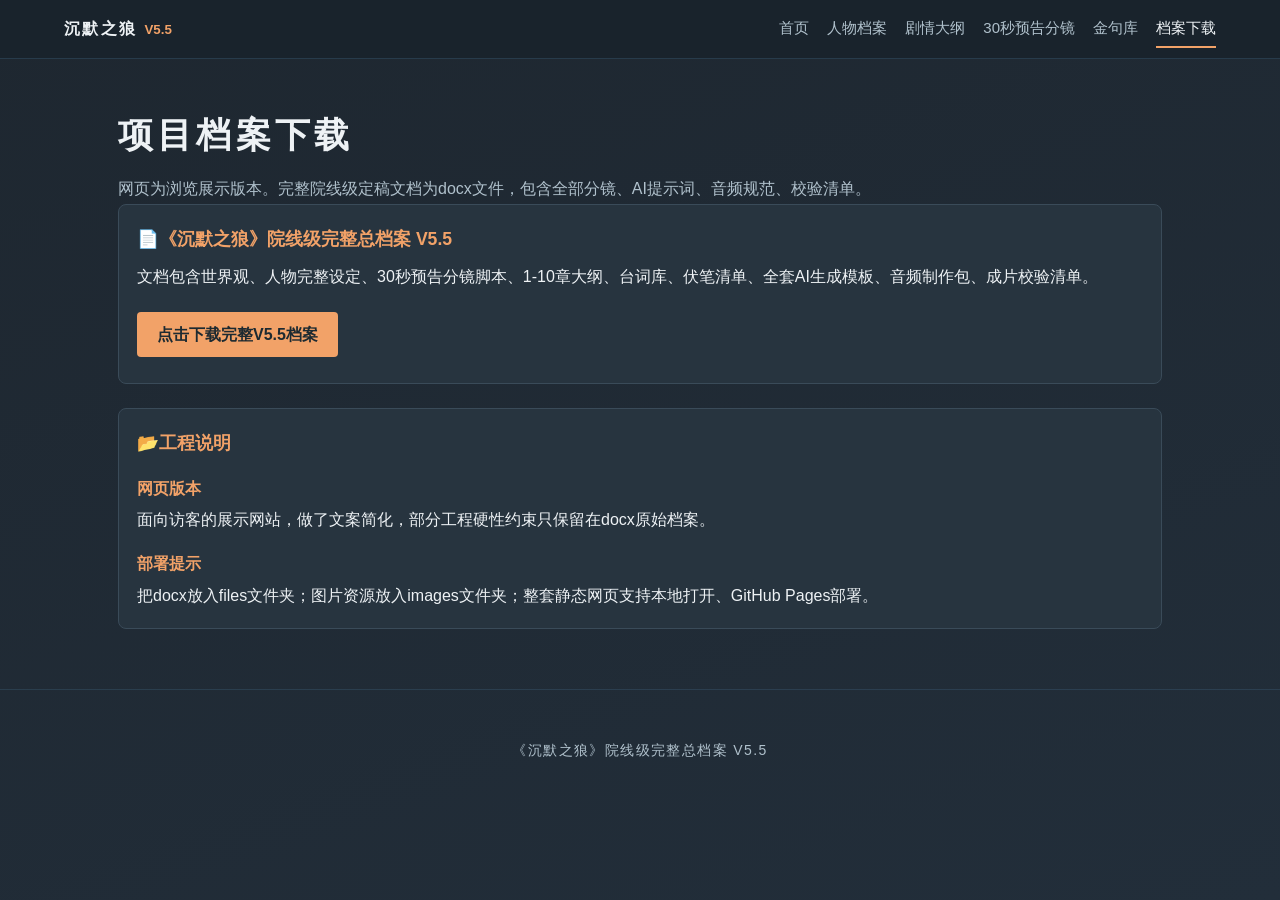
==== download.html @ 863b5282 "init 沉默之狼 V5.5 site v2" ====
<!-- download.html 档案下载页面 -->
<!DOCTYPE html>
<html lang="zh-CN">
<head>
    <meta charset="UTF-8">
    <meta name="viewport" content="width=device-width, initial-scale=1">
    <title>档案下载 · 沉默之狼 V5.5</title>
    <link rel="stylesheet" href="style.css">
</head>
<body data-page="download.html">
<main>
    <h1 class="fade">项目档案下载</h1>
    <p class="lead">网页为浏览展示版本。完整院线级定稿文档为docx文件，包含全部分镜、AI提示词、音频规范、校验清单。</p>

    <div class="card fade">
        <h3>📄《沉默之狼》院线级完整总档案 V5.5</h3>
        <p>文档包含世界观、人物完整设定、30秒预告分镜脚本、1‑10章大纲、台词库、伏笔清单、全套AI生成模板、音频制作包、成片校验清单。</p>
        <p style="margin-top:20px;">
            <a id="dl-btn" class="btn" href="files/沉默之狼_V5.5_完整总档案.docx">点击下载完整V5.5档案</a>
        </p>
        <div id="dl-notice" class="notice">
            ⚠️提示：未检测到档案文件，请确认 files/ 文件夹内存放对应的docx文档。
        </div>
    </div>

    <div class="card fade" style="margin-top:24px;">
        <h3>📂工程说明</h3>
        <dl class="kv">
            <dt>网页版本</dt>
            <dd>面向访客的展示网站，做了文案简化，部分工程硬性约束只保留在docx原始档案。</dd>
            <dt>部署提示</dt>
            <dd>把docx放入files文件夹；图片资源放入images文件夹；整套静态网页支持本地打开、GitHub Pages部署。</dd>
        </dl>
    </div>

</main>
<script src="script.js"></script>
</body>
</html>
---- style.css ----
/* style.css */
:root{
    --bg:#1e2730;--bg2:#222e3a;--card:#27343f;--line:#3a4b59;
    --tx:#eef2f5;--mute:#b0c1cc;--ac:#f2a268;--blue:#64a8d8;--blue-rgb:100,168,216;
    --nav-h:49px;
}
*{margin:0;padding:0;box-sizing:border-box}
html{scroll-behavior:smooth}
body{font:16px/1.85 "Noto Sans SC","PingFang SC","Microsoft YaHei",sans-serif;
    background:linear-gradient(160deg,var(--bg) 0%,var(--bg2) 100%);background-attachment:fixed;
    color:var(--tx);min-height:100vh;animation:pg .9s ease both}
@keyframes pg{from{opacity:0}to{opacity:1}}
.fade{opacity:0;transition:opacity .9s ease}.fade.in{opacity:1}
a{color:var(--ac);text-decoration:none}a:hover{text-decoration:underline}

/* 导航 / 页脚 */
.site-header{position:sticky;top:0;z-index:500;background:rgba(26,35,44,.96);border-bottom:1px solid rgba(var(--blue-rgb),.18)}
.nav-inner{max-width:1200px;margin:auto;padding:10px 24px;display:flex;flex-wrap:wrap;align-items:center;justify-content:space-between;gap:6px 20px}
.brand{color:var(--tx);font-weight:700;letter-spacing:.15em}.brand:hover{text-decoration:none}
.brand small{color:var(--ac);letter-spacing:0}
.site-header nav{display:flex;flex-wrap:wrap;gap:2px 18px}
.site-header nav a{color:var(--mute);font-size:15px;padding:4px 0;border-bottom:2px solid transparent;transition:color .3s,border-color .3s}
.site-header nav a:hover,.site-header nav a.active{color:var(--tx);border-color:var(--ac);text-decoration:none}
.site-footer{padding:48px 24px;text-align:center;color:var(--mute);border-top:1px solid rgba(var(--blue-rgb),.15);letter-spacing:.1em;font-size:14px}

/* 内页通用 */
main{max-width:1080px;margin:auto;padding:36px 18px 60px}
h1{font-size:2.2rem;letter-spacing:.12em;margin:.2em 0}
h2{font-size:1.4rem;margin:2.2em 0 .6em;padding-left:12px;border-left:3px solid var(--ac)}
h3{font-size:1.1rem;color:var(--ac);margin:1.4em 0 .4em}
.lead{color:var(--mute)}
.quote{border-left:3px solid var(--ac);margin:1.2em 0;padding:.4em 1em;font-size:1.15rem;background:var(--bg2)}
.grid{display:grid;grid-template-columns:repeat(auto-fit,minmax(240px,1fr));gap:16px}
.card{background:var(--card);border:1px solid var(--line);border-radius:8px;padding:18px}
.card h3{margin-top:0}
.img-slot{aspect-ratio:16/9;background:var(--bg2);border:1px dashed var(--line);display:flex;align-items:center;justify-content:center;color:var(--mute);font-size:13px;margin-bottom:12px}
.btn{display:inline-block;background:var(--ac);color:#1d2a31;padding:8px 20px;border-radius:4px;font-weight:700;margin:0 6px 8px 0}
.btn:hover{text-decoration:none;opacity:.88}
.tbl-wrap{overflow-x:auto}
table{width:100%;border-collapse:collapse;font-size:15px}
th,td{border:1px solid var(--line);padding:8px 10px;text-align:left;vertical-align:top}
th{background:var(--bg2);color:var(--ac);white-space:nowrap}
pre.code{position:relative;background:#161e25;border:1px solid var(--line);border-radius:6px;padding:14px;overflow-x:auto;white-space:pre;font:13px/1.7 Consolas,Menlo,monospace;color:#d9e0e4;margin:.6em 0}
.copy{position:absolute;top:6px;right:6px;background:var(--line);color:var(--tx);border:0;border-radius:3px;padding:2px 10px;font-size:12px;cursor:pointer}
.copy:hover{background:var(--ac);color:#1d2a31}
dl.kv{margin:0}dl.kv dt{color:var(--ac);font-weight:700;margin-top:.9em}dl.kv dd{margin:.1em 0 0}
.tag{display:inline-block;border:1px solid var(--ac);color:var(--ac);border-radius:3px;padding:0 8px;font-size:13px;margin-right:6px}
.notice{display:none;background:var(--bg2);border:1px solid var(--ac);padding:14px;border-radius:6px;margin-top:16px}
.notice.show{display:block}

/* ===== 首页：环形角色轮播 ===== */
.hero-carousel{position:relative;height:340vh}
.hero-sticky{position:sticky;top:var(--nav-h);height:calc(100vh - var(--nav-h));height:calc(100svh - var(--nav-h));overflow:hidden;
    background:radial-gradient(ellipse at top,rgba(var(--blue-rgb),.18),transparent 60%),linear-gradient(160deg,var(--bg) 0%,#25303b 45%,#1a232c 100%)}
.hero-text{position:absolute;top:28px;left:40px;z-index:300;pointer-events:none}
.hero-text h1{font-size:clamp(44px,8vw,120px);font-weight:900;letter-spacing:.12em;line-height:1.1;margin:0;text-shadow:0 10px 30px rgba(0,0,0,.45)}
.hero-sub{margin-top:10px;color:var(--mute);font-size:14px;letter-spacing:.2em}
.circle-scene{position:absolute;inset:0}
.circle-ring{position:absolute;left:50%;top:66%;width:min(640px,86vw);height:140px;transform:translate(-50%,-50%);border-radius:50%;border:1px dashed rgba(var(--blue-rgb),.35);pointer-events:none}
.circle-ring::before{content:"";position:absolute;inset:10px 16px;border-radius:50%;border:1px solid rgba(var(--blue-rgb),.12)}
.character-item{position:absolute;left:50%;top:54%;width:clamp(110px,20vw,200px);will-change:transform,opacity}
.character-item img{display:block;width:100%;height:auto;filter:drop-shadow(0 18px 30px rgba(0,0,0,.45))}
.character-name{position:absolute;left:50%;bottom:-30px;transform:translateX(-50%);color:var(--ac);font-size:14px;letter-spacing:.25em;white-space:nowrap;opacity:0}
.character-item.noimg{aspect-ratio:3/5;border:1px dashed rgba(var(--blue-rgb),.4);background:rgba(34,46,58,.7);display:flex;align-items:center;justify-content:center;color:var(--mute);letter-spacing:.2em}
.character-item.noimg img{display:none}
.character-item.noimg::before{content:attr(data-name)}
.scroll-hint{position:absolute;bottom:18px;left:50%;transform:translateX(-50%);color:var(--mute);font-size:12px;letter-spacing:.3em;text-align:center;z-index:300}
.scroll-hint i{display:block;width:1px;height:28px;margin:8px auto 0;background:linear-gradient(to bottom,var(--blue),transparent);animation:lineMove 1.8s ease-in-out infinite}
@keyframes lineMove{0%,100%{transform:scaleY(.3);opacity:.3}50%{transform:scaleY(1);opacity:1}}

.section-spacer{padding:120px 40px;text-align:center;background:linear-gradient(180deg,#1a232c 0%,var(--bg) 100%)}
.section-spacer h2{font-size:28px;color:#d8e4ec;margin:0 0 14px;padding:0;border:0}
.section-spacer p{color:var(--mute);max-width:640px;margin:0 auto}

.poster-section{padding:80px 24px}
.poster-wrap{max-width:1200px;margin:0 auto}
.poster-wrap h2{font-size:36px;margin:0 0 2rem;padding:0;border:0}
.poster-img{display:block;width:100%;border-radius:12px;margin-bottom:4rem}
.poster-slot{display:none;aspect-ratio:16/9;border:1px dashed rgba(var(--blue-rgb),.4);border-radius:12px;margin-bottom:4rem;align-items:center;justify-content:center;color:var(--mute);background:rgba(34,46,58,.6)}
.poster-section.no-poster .poster-img{display:none}
.poster-section.no-poster .poster-slot{display:flex}
.char-card-container{display:flex;gap:32px;overflow-x:auto;padding-bottom:20px;scroll-snap-type:x mandatory}
.char-card-container::-webkit-scrollbar{height:4px}
.char-card-container::-webkit-scrollbar-thumb{background:var(--blue);border-radius:99px}
.char-card{flex:0 0 320px;scroll-snap-align:start;background:rgba(37,48,61,.6);border:1px solid rgba(var(--blue-rgb),.2);border-radius:16px;padding:24px}
.char-card h3{color:var(--ac);margin:0 0 12px;font-size:22px}
.char-card p{color:var(--mute);line-height:1.7}

.text-scroll-section{max-width:1200px;margin:0 auto;padding:100px 24px}
.text-scroll-section h2{font-size:34px;margin:0 0 32px;padding:0;border:0}
.text-block{margin:48px 0;color:var(--mute);line-height:1.8;font-size:17px;opacity:0;transform:translateY(24px);transition:opacity .9s ease,transform .9s ease}
.text-block.in{opacity:1;transform:none}

.floating-character{position:fixed;right:16px;bottom:0;width:160px;pointer-events:none;opacity:0;z-index:2;transition:opacity .6s ease}
.floating-character.show{opacity:.7}
.floating-character img{display:block;width:100%}
.floating-character.gone{display:none}

/* 移动端 */
@media(max-width:720px){
    .hero-text{top:20px;left:20px}
    .character-name{font-size:12px;bottom:-24px}
    .char-card{flex-basis:260px}
    .floating-character{width:90px}
    .poster-wrap h2,.text-scroll-section h2{font-size:28px}
    .section-spacer{padding:80px 24px}
}
@media(max-width:640px){
    h1{font-size:1.7rem}
    table.stack thead{display:none}
    table.stack,table.stack tbody,table.stack tr,table.stack td{display:block;width:100%}
    table.stack tr{border:1px solid var(--line);margin-bottom:12px;border-radius:6px}
    table.stack td{border:0;border-bottom:1px solid var(--line)}
    table.stack td:last-child{border-bottom:0}
    table.stack td::before{content:attr(data-label);display:block;color:var(--ac);font-size:13px}
}
/* 系统开启"减少动态效果" */
@media(prefers-reduced-motion:reduce){
    html{scroll-behavior:auto}
    body{animation:none}
    .fade{opacity:1;transition:none}
    .hero-carousel{height:auto}
    .hero-sticky{position:relative;top:auto;height:auto;padding:60px 0}
    .hero-text{position:static;padding:0 24px 32px}
    .circle-scene{position:static;display:flex;flex-wrap:wrap;justify-content:center;gap:40px 24px;padding-bottom:30px}
    .circle-ring,.scroll-hint{display:none}
    .character-item{position:relative;left:auto;top:auto;transform:none!important;opacity:1!important}
    .character-name{position:static;transform:none;opacity:1;text-align:center;margin-top:8px}
    .text-block{opacity:1;transform:none;transition:none}
    .scroll-hint i{animation:none}
}

/* ===== 新增：环形角色滚轮交互的视觉提示 ===== */
/* 鼠标进入滚轮响应区时，光标变为左右箭头，提示可以滚轮切换角色 */
.circle-scene.wheel-on{cursor:ew-resize}

/* 激活时在底部显示提示，告诉用户当前滚轮在控制角色 */
.circle-scene.wheel-on::after{
    content:"滚轮切换角色 · 移开鼠标继续翻页";
    position:absolute;left:50%;bottom:64px;transform:translateX(-50%);
    color:var(--ac);font-size:12px;letter-spacing:.2em;white-space:nowrap;
    pointer-events:none;z-index:300;
}
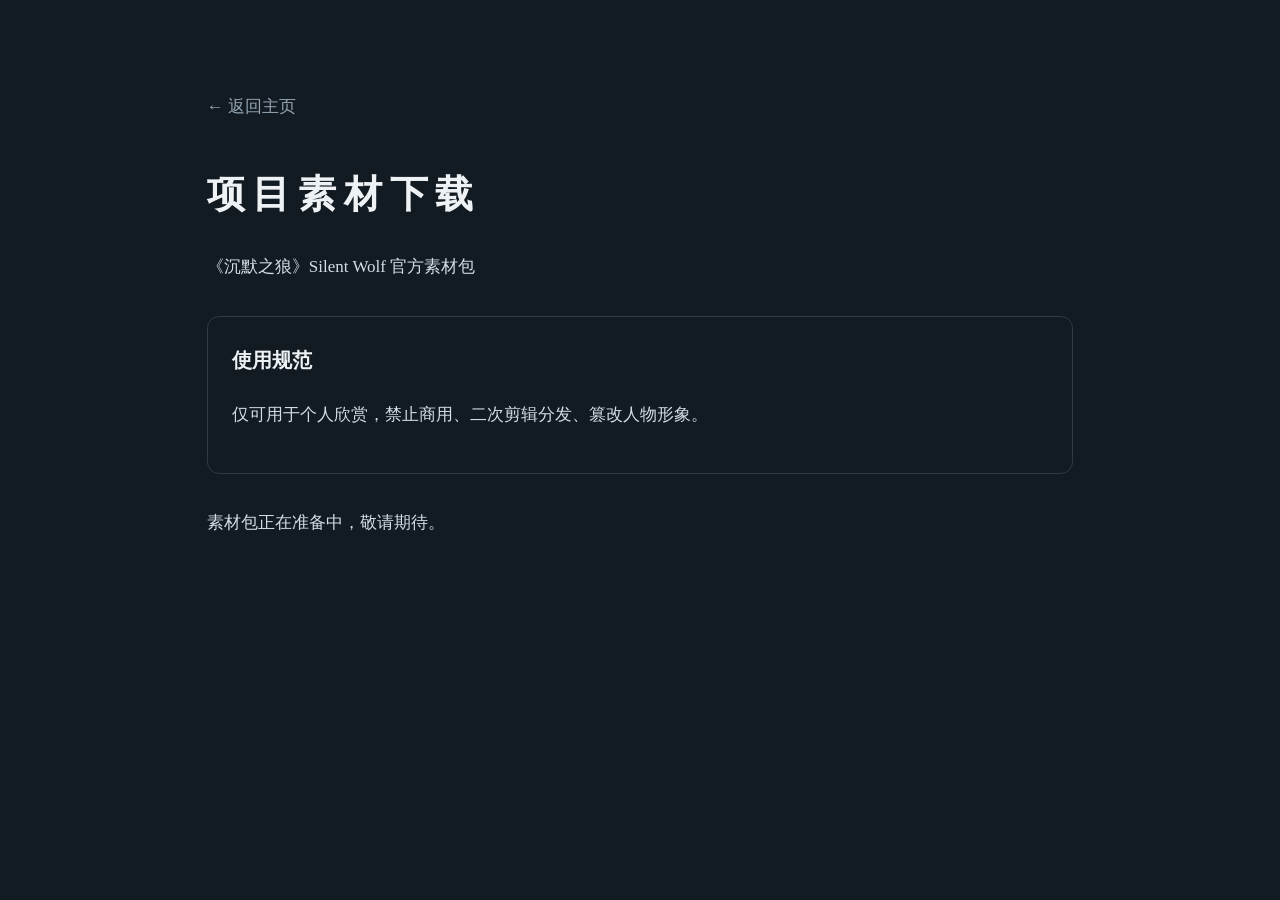
==== commit 29ec2af3: "更新网站页面，项目档案样式保持原版" ====
--- a/download.html
+++ b/download.html
@@ -1,39 +1,33 @@
-<!-- download.html 档案下载页面 -->
 <!DOCTYPE html>
 <html lang="zh-CN">
 <head>
     <meta charset="UTF-8">
-    <meta name="viewport" content="width=device-width, initial-scale=1">
-    <title>档案下载 · 沉默之狼 V5.5</title>
-    <link rel="stylesheet" href="style.css">
+    <meta name="viewport" content="width=device-width,initial-scale=1">
+    <title>素材下载｜沉默之狼 Silent Wolf</title>
+    <link rel="icon" type="image/png" href="./assets/images/favicon.png">
+    <style>
+        :root{
+            --bg:#121a22;
+            --tx:#eef2f5;
+            --mu:#93a5b1;
+        }
+        *{box-sizing:border-box;margin:0;padding:0}
+        body{background:var(--bg);color:var(--tx);font:17px/2 "Noto Serif SC",serif;padding:10vh 6vw;max-width:60em;margin:0 auto}
+        a{color:#78b8e8}
+        .back{display:inline-block;margin-bottom:2rem;color:var(--mu);text-decoration:none}
+        h1{font-size:2.4rem;letter-spacing:.2em;margin-bottom:1rem}
+        p{color:#d4dde3;margin:1em 0}
+        .box{border:1px solid #ffffff22;padding:1.5rem;border-radius:12px;margin:2rem 0}
+    </style>
 </head>
-<body data-page="download.html">
-<main>
-    <h1 class="fade">项目档案下载</h1>
-    <p class="lead">网页为浏览展示版本。完整院线级定稿文档为docx文件，包含全部分镜、AI提示词、音频规范、校验清单。</p>
-
-    <div class="card fade">
-        <h3>📄《沉默之狼》院线级完整总档案 V5.5</h3>
-        <p>文档包含世界观、人物完整设定、30秒预告分镜脚本、1‑10章大纲、台词库、伏笔清单、全套AI生成模板、音频制作包、成片校验清单。</p>
-        <p style="margin-top:20px;">
-            <a id="dl-btn" class="btn" href="files/沉默之狼_V5.5_完整总档案.docx">点击下载完整V5.5档案</a>
-        </p>
-        <div id="dl-notice" class="notice">
-            ⚠️提示：未检测到档案文件，请确认 files/ 文件夹内存放对应的docx文档。
-        </div>
-    </div>
-
-    <div class="card fade" style="margin-top:24px;">
-        <h3>📂工程说明</h3>
-        <dl class="kv">
-            <dt>网页版本</dt>
-            <dd>面向访客的展示网站，做了文案简化，部分工程硬性约束只保留在docx原始档案。</dd>
-            <dt>部署提示</dt>
-            <dd>把docx放入files文件夹；图片资源放入images文件夹；整套静态网页支持本地打开、GitHub Pages部署。</dd>
-        </dl>
-    </div>
-
-</main>
-<script src="script.js"></script>
+<body>
+<a class="back" href="./index.html">← 返回主页</a>
+<h1>项目素材下载</h1>
+<p>《沉默之狼》Silent Wolf 官方素材包</p>
+<div class="box">
+    <h3>使用规范</h3>
+    <p>仅可用于个人欣赏，禁止商用、二次剪辑分发、篡改人物形象。</p>
+</div>
+<p>素材包正在准备中，敬请期待。</p>
 </body>
 </html>
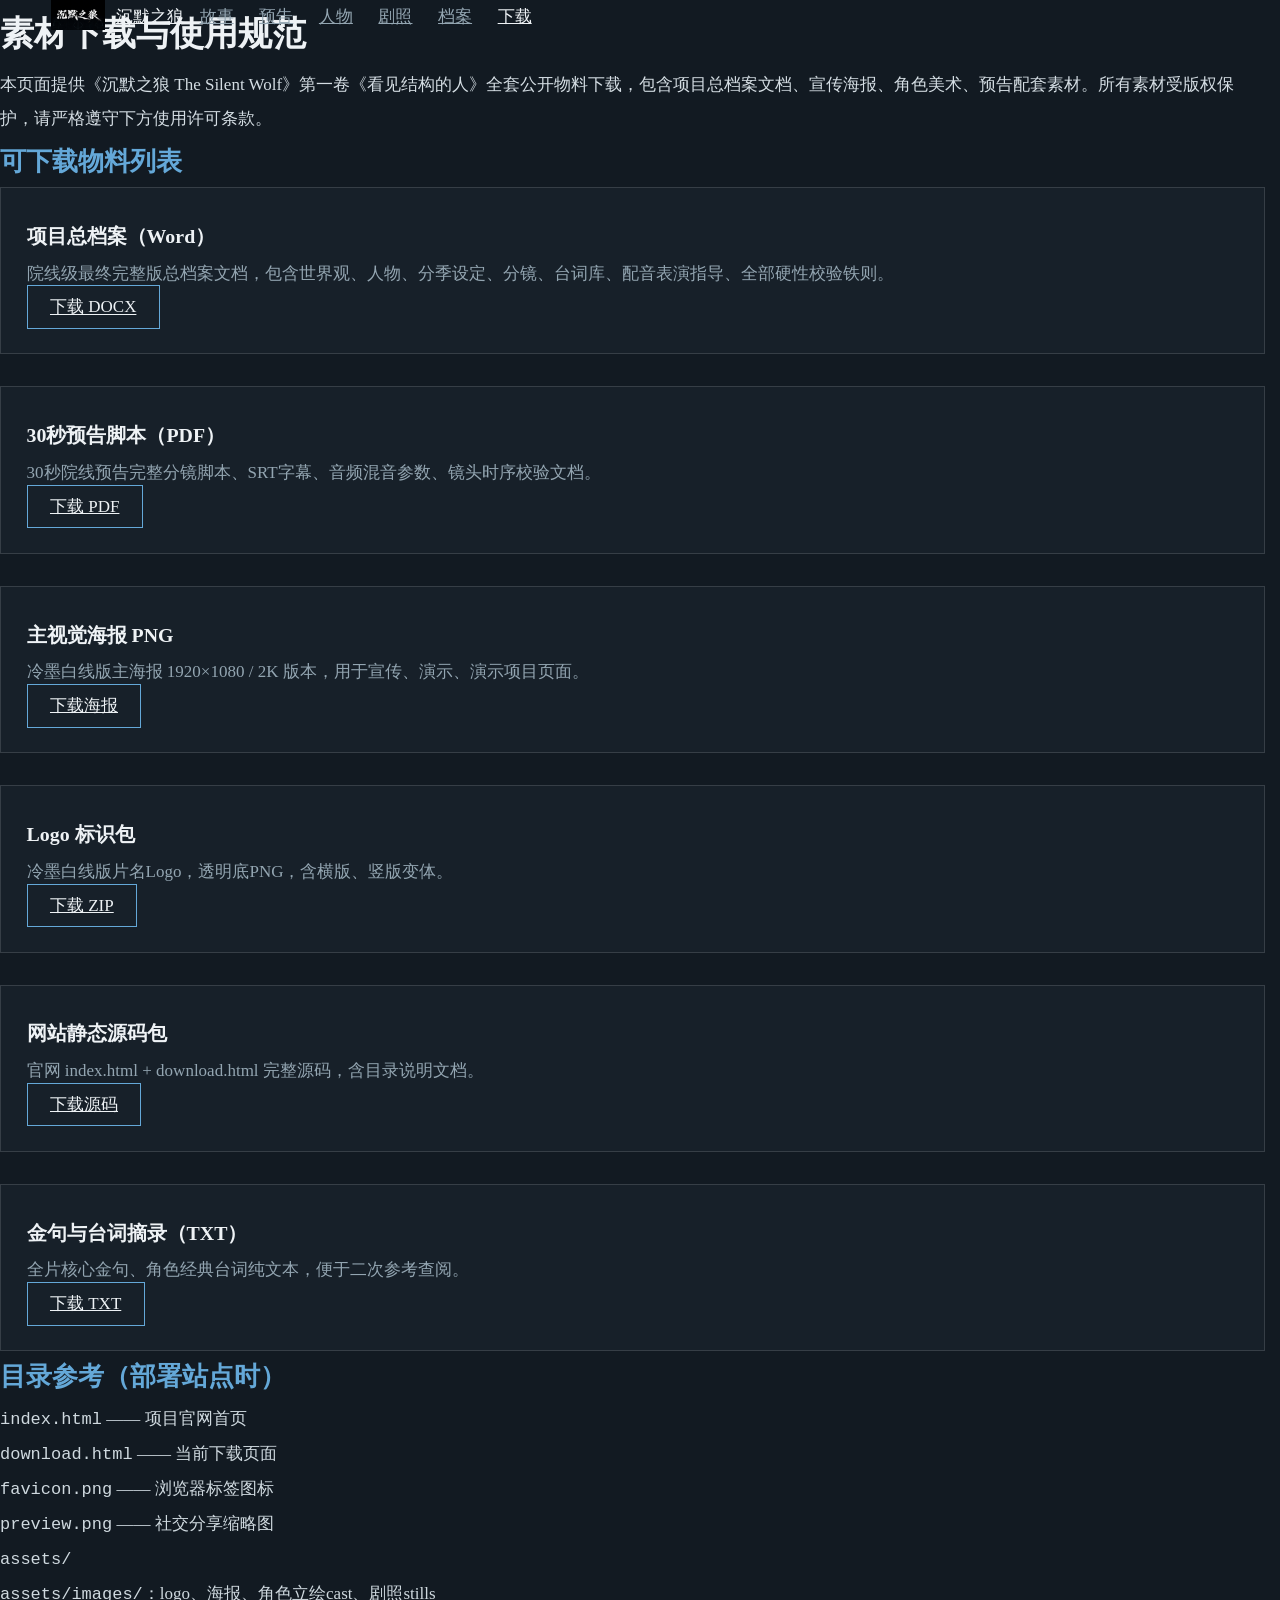
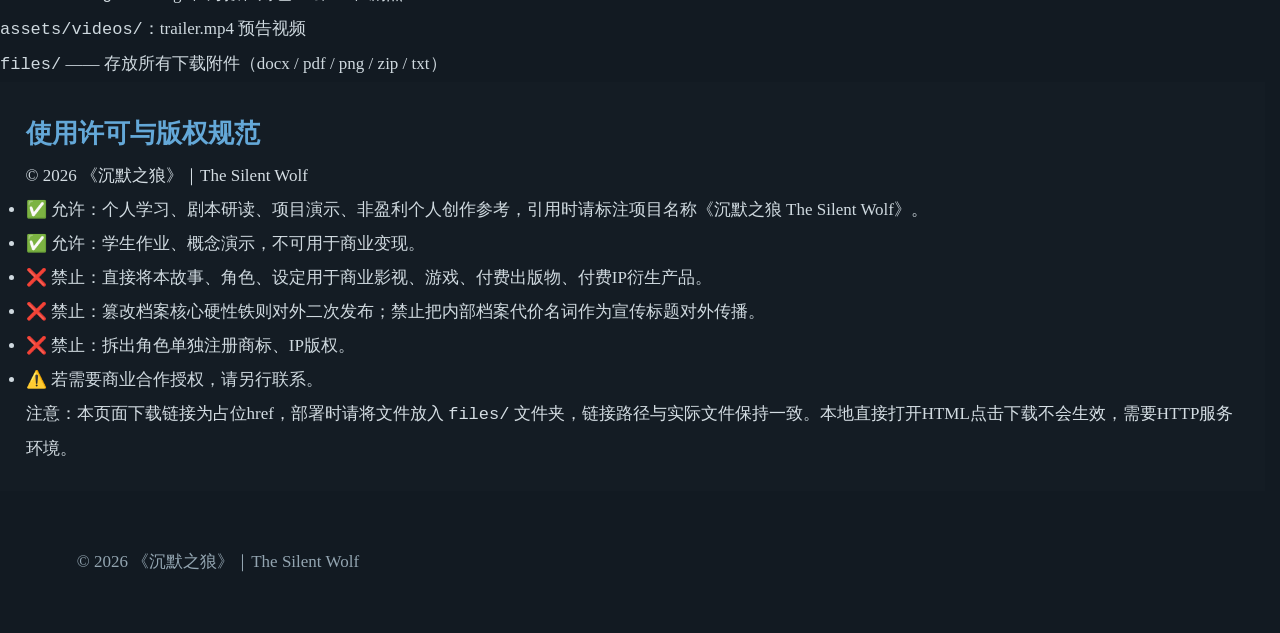
==== commit 117bfcb7: "updated trailer and chenzhihei" ====
--- a/download.html
+++ b/download.html
@@ -3,31 +3,148 @@
 <head>
     <meta charset="UTF-8">
     <meta name="viewport" content="width=device-width,initial-scale=1">
-    <title>素材下载｜沉默之狼 Silent Wolf</title>
-    <link rel="icon" type="image/png" href="./assets/images/favicon.png">
+    <title>沉默之狼｜素材下载与使用规范</title>
+    <meta name="theme-color" content="#121a22">
+    <link rel="icon" type="image/png" href="favicon.png">
+    <meta property="og:site_name" content="沉默之狼 The Silent Wolf">
+    <meta property="og:locale" content="zh_CN">
+    <meta property="og:type" content="website">
+    <meta property="og:title" content="沉默之狼｜素材下载与使用规范">
+    <meta property="og:description" content="《沉默之狼 The Silent Wolf》官方素材下载页，包含项目档案、预告物料、角色美术、宣传海报及使用许可规范。">
+    <meta property="og:image" content="preview.png">
+    <meta name="twitter:card" content="summary_large_image">
+    <meta name="description" content="《沉默之狼 The Silent Wolf》官方素材下载页，包含项目档案、预告物料、角色美术、宣传海报及使用许可规范。">
     <style>
-        :root{
-            --bg:#121a22;
-            --tx:#eef2f5;
-            --mu:#93a5b1;
+        @property --t {syntax:'<color>';inherits:true;initial-value:#64a8d8}
+        :root {--bg:#121a22;--tx:#eef2f5;--mu:#93a5b1;--nav:60px}
+        * {box-sizing:border-box;margin:0;padding:0}
+        html {scroll-behavior:smooth;scroll-padding-top:var(--nav);scrollbar-gutter:stable}
+        body {--t:#64a8d8;background:var(--bg);color:var(--tx);font:17px/2 "Noto Serif SC","Source Han Serif SC","Songti SC",STSong,SimSun,serif;overflow-x:hidden}
+        .wash {position:fixed;inset:0;z-index:-1;pointer-events:none;background:radial-gradient(circle 420px at var(--gx,70%) var(--gy,25%),color‑mix(in srgb,var(--t) 16%,transparent),transparent 70%),radial‑gradient(50% 40% at 8% 92%,color‑mix(in srgb,var(--t) 10%,transparent),transparent 70%)}
+        button,a:focus‑visible,button:focus‑visible {outline:2px solid var(--t);outline‑offset:3px}
+        header {position:fixed;inset:0 0 auto 0;height:var(--nav);z‑index:50;display:flex;align‑items:center;justify‑content:space‑between;gap:1rem;padding:0 4vw;background:linear‑gradient(#121a22e6,#121a2200)}
+        .brand {display:flex;align‑items:center;gap:.7rem;color:var(--tx);text‑decoration:none;letter‑spacing:.3em;font‑weight:700;white‑space:nowrap}
+        .brand img {height:30px;width:auto}
+        nav {display:flex;gap:1.6rem;overflow‑x:auto;scrollbar‑width:none}
+        nav a {color:var(--mu);text‑decoration:none;font‑size:.9rem;white‑space:nowrap;border‑bottom:1px solid transparent;transition:color .3s}
+        nav a.on {color:var(--tx);border‑color:var(--t)}
+        main {padding‑top:calc(var(--nav) + 10vh);padding‑bottom:14vh;padding‑left:6vw;padding‑right:6vw;max‑width:92rem;margin:0 auto}
+        h1 {font‑size:clamp(2.2rem,6vw,4rem);letter‑spacing:.18em;font‑weight:900;margin‑bottom:.6em}
+        h2 {font‑size:clamp(1.4rem,3vw,2rem);letter‑spacing:.12em;margin‑top:3.2em;margin‑bottom:1em;color:var(--t)}
+        p {color:#d4dde3;line‑height:1.85;margin‑bottom:1.2em;text‑align:justify}
+        ul {color:#cfd9df;line‑height:1.8;margin‑left:1.4em;margin‑bottom:1.4em}
+        li {margin‑bottom:.6em}
+        .dl‑grid {display:grid;grid‑template‑columns:repeat(auto‑fit,minmax(280px,1fr));gap:2rem;margin‑top:2rem}
+        .dl‑card {border:1px solid #ffffff22;padding:1.8rem 1.6rem;border‑radius:8px;background:#172029}
+        .dl‑card h3 {font‑size:1rem;letter‑spacing:.12em;margin‑bottom:.8em;color:var(--tx)}
+        .dl‑card .desc {font‑size:.92rem;color:var(--mu);margin‑bottom:1.2em}
+        .dl‑btn {display:inline‑block;padding:.7rem 1.4rem;background:color‑mix(in srgb,var(--t) 22%,#121a22);color:var(--tx);text‑decoration:none;border‑radius:6px;border:1px solid var(--t);transition:background .25s}
+        .dl‑btn:hover {background:color‑mix(in srgb,var(--t) 38%,#121a22)}
+        .note‑box {margin‑top:4rem;padding:1.6rem;border‑left:4px solid var(--t);background:#141c24}
+        footer {padding:6vh 6vw;color:var(--mu);font‑size:.85rem;border‑top:1px solid #ffffff18;margin‑top:8rem}
+        @media(max‑width:760px){
+            nav a {letter‑spacing:0}
+            .brand {letter‑spacing:.12em}
+            .dl‑grid {grid‑template‑columns:1fr}
         }
-        *{box-sizing:border-box;margin:0;padding:0}
-        body{background:var(--bg);color:var(--tx);font:17px/2 "Noto Serif SC",serif;padding:10vh 6vw;max-width:60em;margin:0 auto}
-        a{color:#78b8e8}
-        .back{display:inline-block;margin-bottom:2rem;color:var(--mu);text-decoration:none}
-        h1{font-size:2.4rem;letter-spacing:.2em;margin-bottom:1rem}
-        p{color:#d4dde3;margin:1em 0}
-        .box{border:1px solid #ffffff22;padding:1.5rem;border-radius:12px;margin:2rem 0}
+        @media(prefers‑reduced‑motion:reduce){*{animation:none!important;transition:none!important}}
     </style>
 </head>
 <body>
-<a class="back" href="./index.html">← 返回主页</a>
-<h1>项目素材下载</h1>
-<p>《沉默之狼》Silent Wolf 官方素材包</p>
-<div class="box">
-    <h3>使用规范</h3>
-    <p>仅可用于个人欣赏，禁止商用、二次剪辑分发、篡改人物形象。</p>
-</div>
-<p>素材包正在准备中，敬请期待。</p>
+<div class="wash"></div>
+<header>
+    <a class="brand" href="index.html"><img src="assets/images/logo.png" alt="" onerror="this.remove()">沉默之狼</a>
+    <nav>
+        <a href="index.html#story">故事</a>
+        <a href="index.html#trailer">预告</a>
+        <a href="index.html#cast">人物</a>
+        <a href="index.html#stills">剧照</a>
+        <a href="index.html#archive">档案</a>
+        <a href="download.html" class="on">下载</a>
+    </nav>
+</header>
+
+<main>
+    <h1>素材下载与使用规范</h1>
+    <p>本页面提供《沉默之狼 The Silent Wolf》第一卷《看见结构的人》全套公开物料下载，包含项目总档案文档、宣传海报、角色美术、预告配套素材。所有素材受版权保护，请严格遵守下方使用许可条款。</p>
+
+    <h2>可下载物料列表</h2>
+    <div class="dl‑grid">
+        <div class="dl‑card">
+            <h3>项目总档案（Word）</h3>
+            <div class="desc">院线级最终完整版总档案文档，包含世界观、人物、分季设定、分镜、台词库、配音表演指导、全部硬性校验铁则。</div>
+            <a class="dl‑btn" href="./files/沉默之狼_院线级最终完整版总档案.docx" download>下载 DOCX</a>
+        </div>
+
+        <div class="dl‑card">
+            <h3>30秒预告脚本（PDF）</h3>
+            <div class="desc">30秒院线预告完整分镜脚本、SRT字幕、音频混音参数、镜头时序校验文档。</div>
+            <a class="dl‑btn" href="./files/沉默之狼_30秒预告脚本.pdf" download>下载 PDF</a>
+        </div>
+
+        <div class="dl‑card">
+            <h3>主视觉海报 PNG</h3>
+            <div class="desc">冷墨白线版主海报 1920×1080 / 2K 版本，用于宣传、演示、演示项目页面。</div>
+            <a class="dl‑btn" href="./files/poster_2k.png" download>下载海报</a>
+        </div>
+
+        <div class="dl‑card">
+            <h3>Logo 标识包</h3>
+            <div class="desc">冷墨白线版片名Logo，透明底PNG，含横版、竖版变体。</div>
+            <a class="dl‑btn" href="./files/silent_wolf_logo.zip" download>下载 ZIP</a>
+        </div>
+
+        <div class="dl‑card">
+            <h3>网站静态源码包</h3>
+            <div class="desc">官网 index.html + download.html 完整源码，含目录说明文档。</div>
+            <a class="dl‑btn" href="./files/silent_wolf_website_source.zip" download>下载源码</a>
+        </div>
+
+        <div class="dl‑card">
+            <h3>金句与台词摘录（TXT）</h3>
+            <div class="desc">全片核心金句、角色经典台词纯文本，便于二次参考查阅。</div>
+            <a class="dl‑btn" href="./files/台词金句摘录.txt" download>下载 TXT</a>
+        </div>
+    </div>
+
+    <h2>目录参考（部署站点时）</h2>
+    <ul>
+        <li><code>index.html</code> —— 项目官网首页</li>
+        <li><code>download.html</code> —— 当前下载页面</li>
+        <li><code>favicon.png</code> —— 浏览器标签图标</li>
+        <li><code>preview.png</code> —— 社交分享缩略图</li>
+        <li><code>assets/</code>
+            <ul>
+                <li><code>assets/images/</code>：logo、海报、角色立绘cast、剧照stills</li>
+                <li><code>assets/videos/</code>：trailer.mp4 预告视频</li>
+            </ul>
+        </li>
+        <li><code>files/</code> —— 存放所有下载附件（docx / pdf / png / zip / txt）</li>
+    </ul>
+
+    <div class="note‑box">
+        <h2>使用许可与版权规范</h2>
+        <p>© 2026 《沉默之狼》｜The Silent Wolf</p>
+        <ul>
+            <li>✅ 允许：个人学习、剧本研读、项目演示、非盈利个人创作参考，引用时请标注项目名称《沉默之狼 The Silent Wolf》。</li>
+            <li>✅ 允许：学生作业、概念演示，不可用于商业变现。</li>
+            <li>❌ 禁止：直接将本故事、角色、设定用于商业影视、游戏、付费出版物、付费IP衍生产品。</li>
+            <li>❌ 禁止：篡改档案核心硬性铁则对外二次发布；禁止把内部档案代价名词作为宣传标题对外传播。</li>
+            <li>❌ 禁止：拆出角色单独注册商标、IP版权。</li>
+            <li>⚠️ 若需要商业合作授权，请另行联系。</li>
+        </ul>
+        <p>注意：本页面下载链接为占位href，部署时请将文件放入 <code>files/</code> 文件夹，链接路径与实际文件保持一致。本地直接打开HTML点击下载不会生效，需要HTTP服务环境。</p>
+    </div>
+</main>
+
+<footer>© 2026 《沉默之狼》｜The Silent Wolf</footer>
+
+<script>
+    // 鼠标光晕跟随
+    document.addEventListener('pointermove',e=>{
+        document.body.style.setProperty('--gx',e.clientX+'px');
+        document.body.style.setProperty('--gy',e.clientY+'px');
+    },{passive:true});
+</script>
 </body>
 </html>
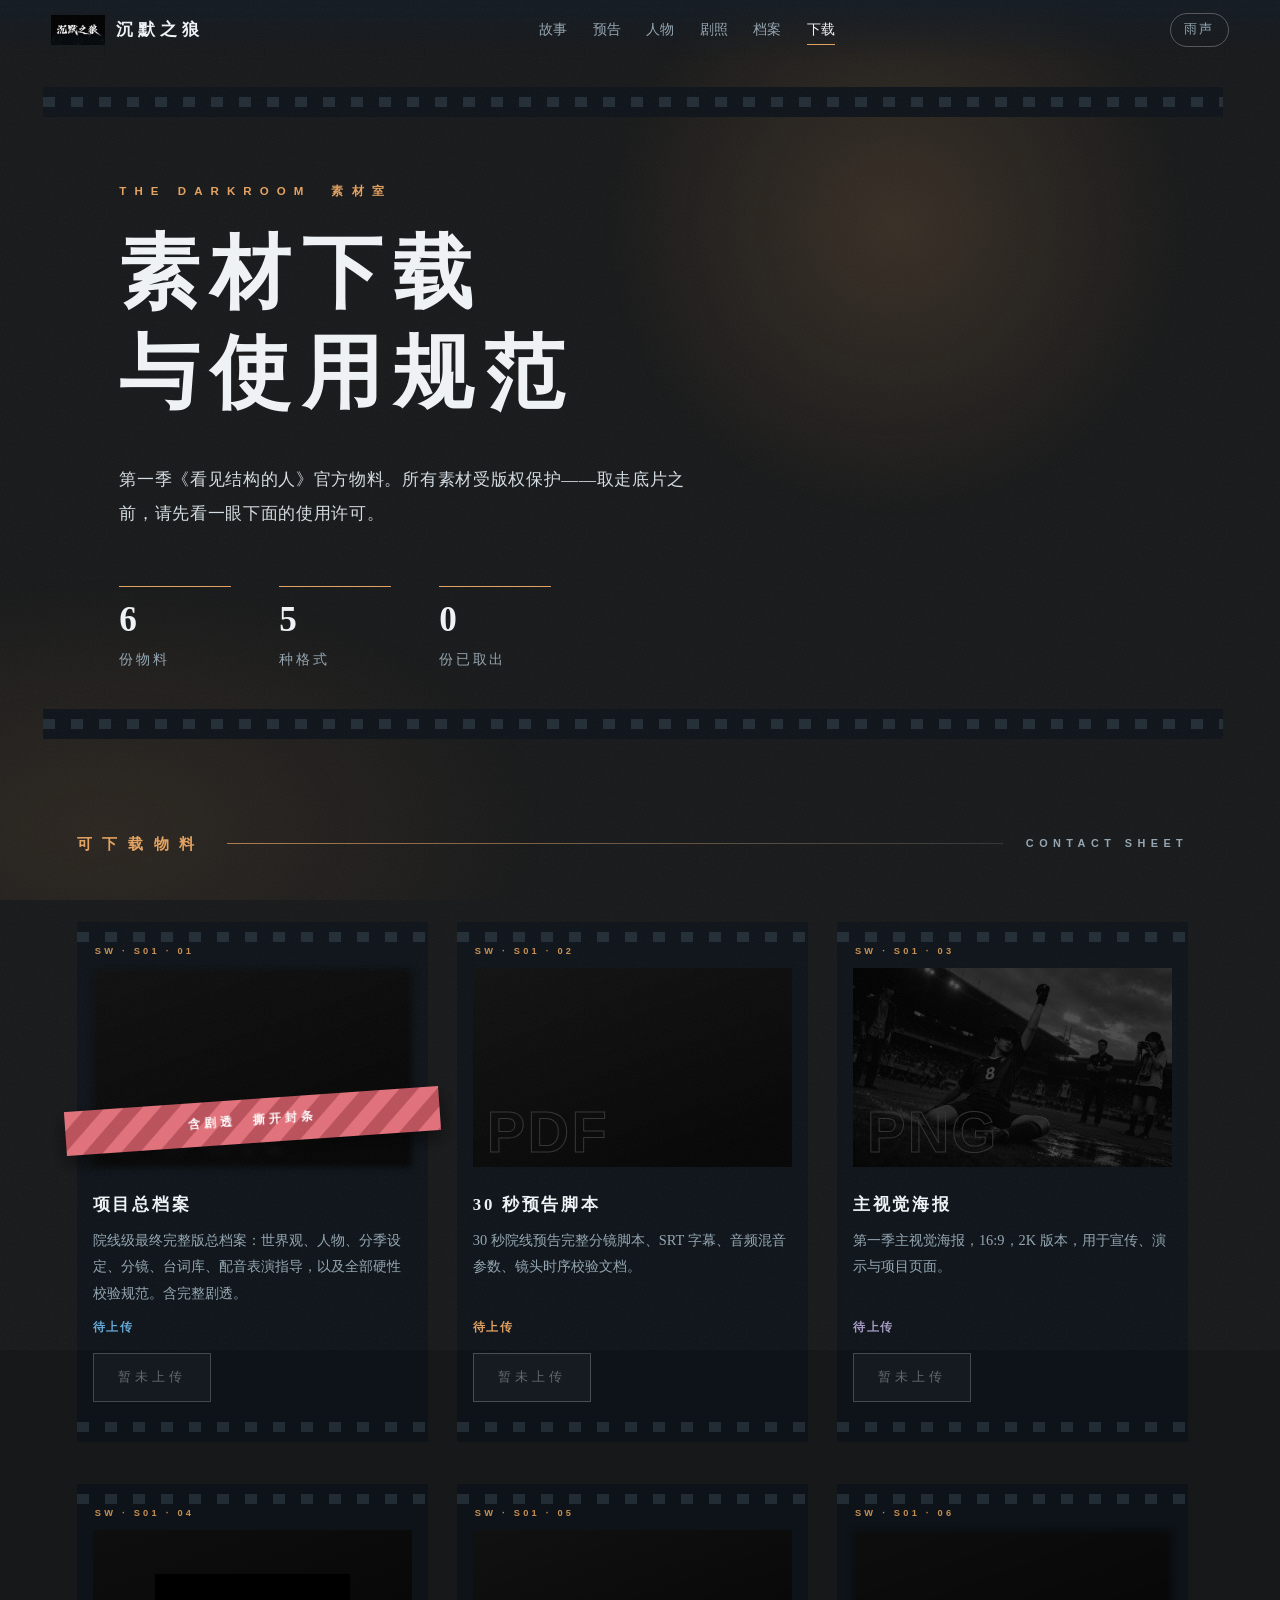
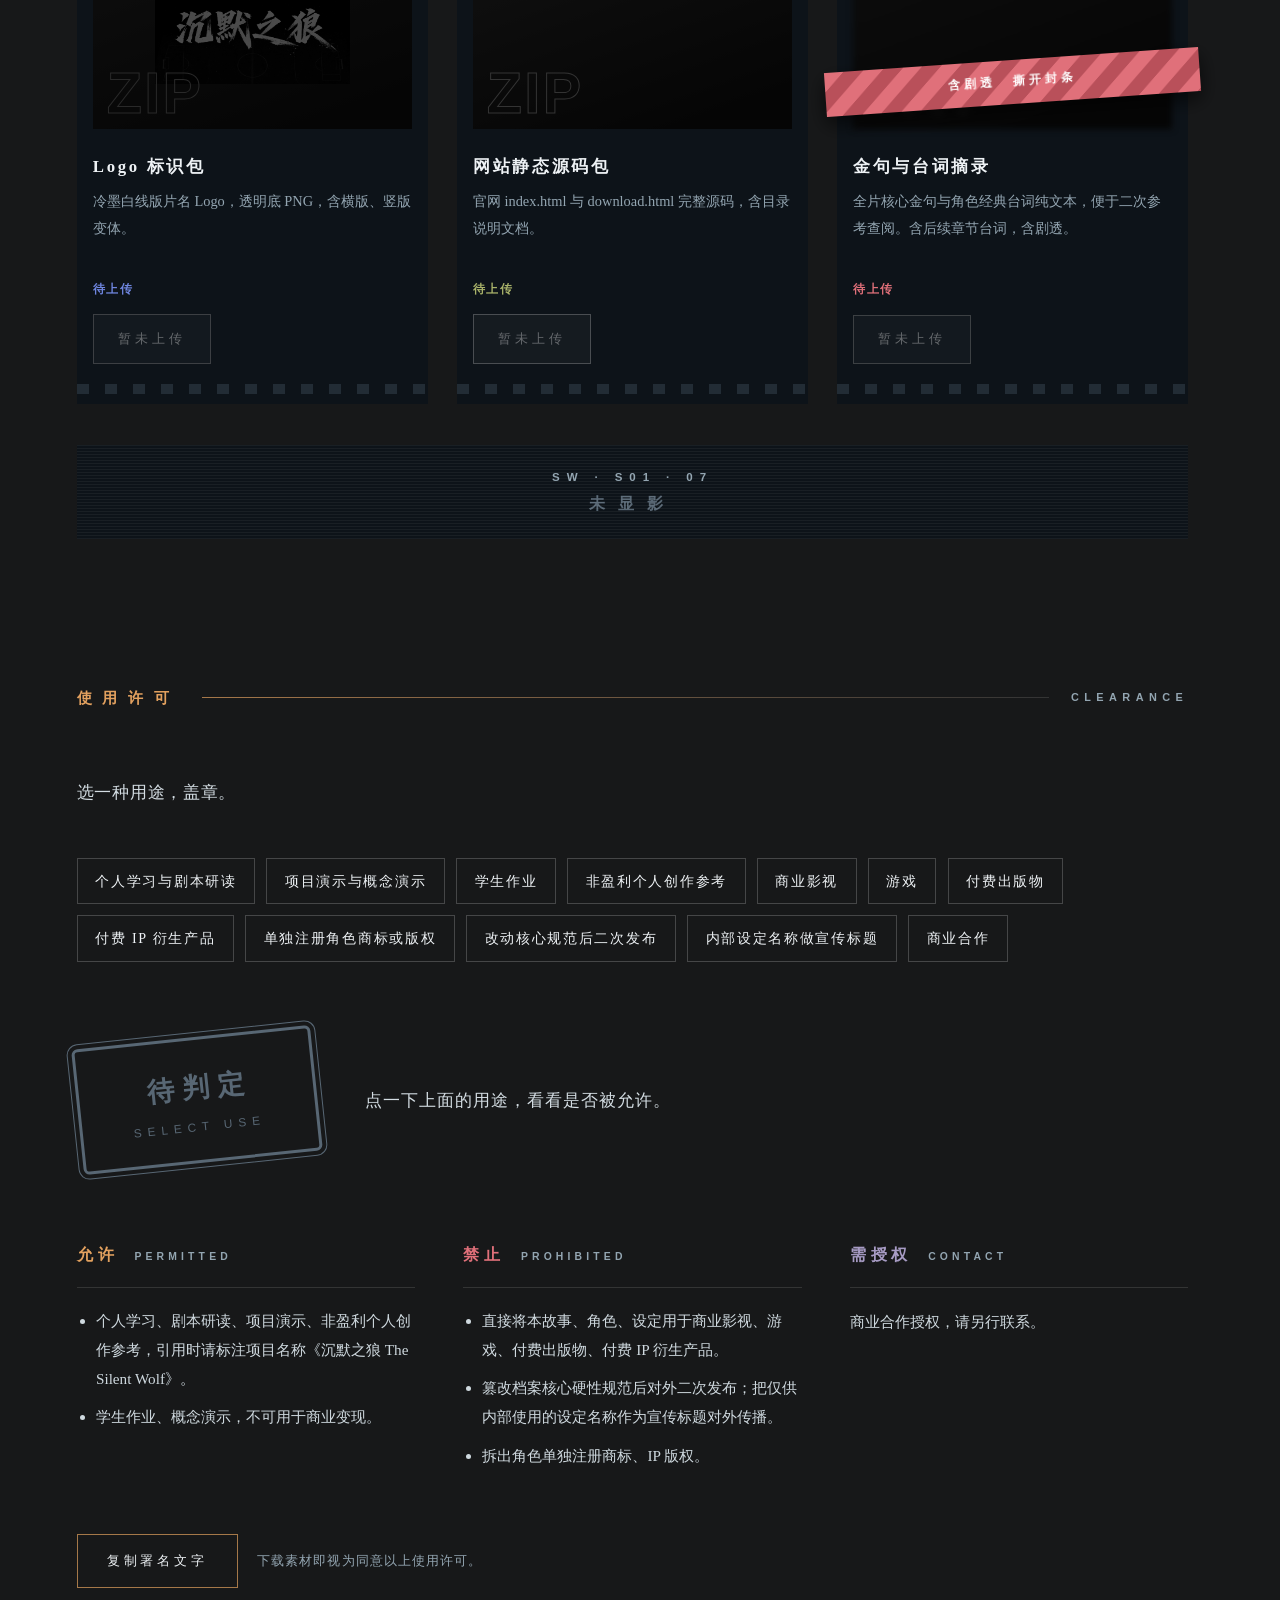
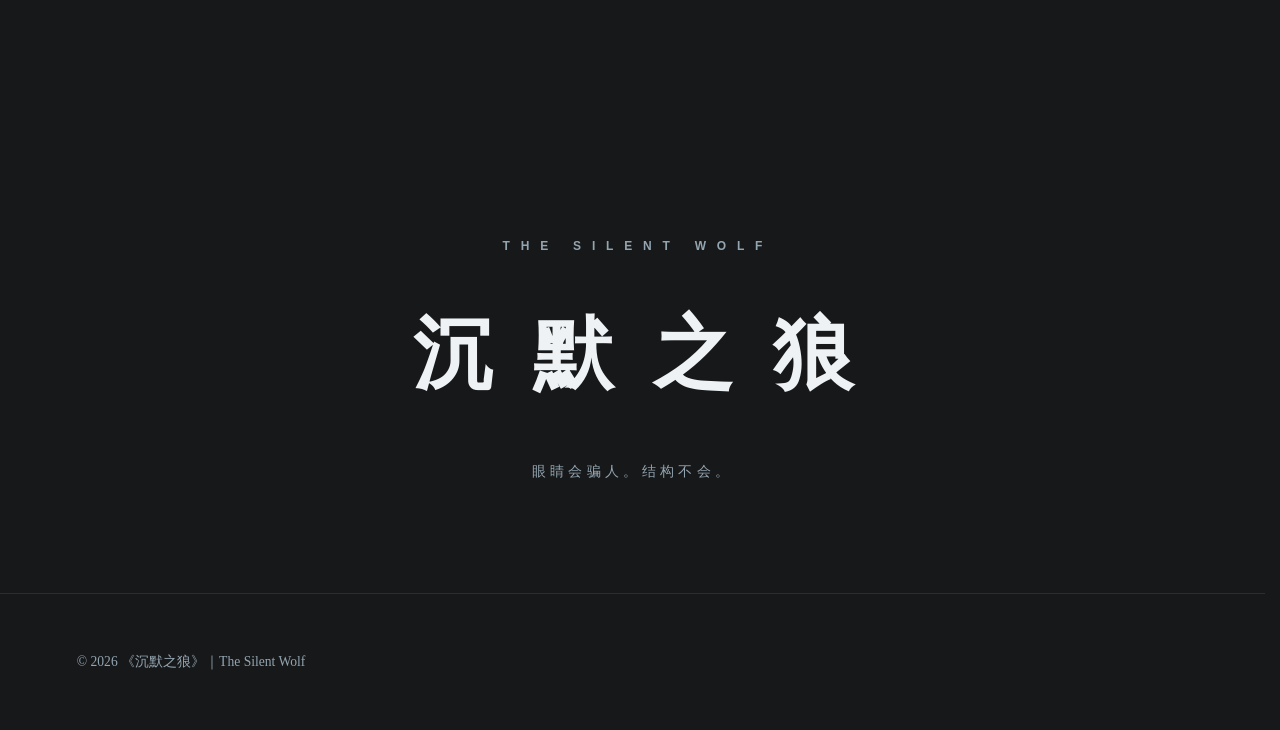
==== commit 6a317aa6: "Complete clean version of -> index.html" ====
--- a/download.html
+++ b/download.html
@@ -1,150 +1,312 @@
 <!DOCTYPE html>
 <html lang="zh-CN">
 <head>
-    <meta charset="UTF-8">
-    <meta name="viewport" content="width=device-width,initial-scale=1">
-    <title>沉默之狼｜素材下载与使用规范</title>
-    <meta name="theme-color" content="#121a22">
-    <link rel="icon" type="image/png" href="favicon.png">
-    <meta property="og:site_name" content="沉默之狼 The Silent Wolf">
-    <meta property="og:locale" content="zh_CN">
-    <meta property="og:type" content="website">
-    <meta property="og:title" content="沉默之狼｜素材下载与使用规范">
-    <meta property="og:description" content="《沉默之狼 The Silent Wolf》官方素材下载页，包含项目档案、预告物料、角色美术、宣传海报及使用许可规范。">
-    <meta property="og:image" content="preview.png">
-    <meta name="twitter:card" content="summary_large_image">
-    <meta name="description" content="《沉默之狼 The Silent Wolf》官方素材下载页，包含项目档案、预告物料、角色美术、宣传海报及使用许可规范。">
-    <style>
-        @property --t {syntax:'<color>';inherits:true;initial-value:#64a8d8}
-        :root {--bg:#121a22;--tx:#eef2f5;--mu:#93a5b1;--nav:60px}
-        * {box-sizing:border-box;margin:0;padding:0}
-        html {scroll-behavior:smooth;scroll-padding-top:var(--nav);scrollbar-gutter:stable}
-        body {--t:#64a8d8;background:var(--bg);color:var(--tx);font:17px/2 "Noto Serif SC","Source Han Serif SC","Songti SC",STSong,SimSun,serif;overflow-x:hidden}
-        .wash {position:fixed;inset:0;z-index:-1;pointer-events:none;background:radial-gradient(circle 420px at var(--gx,70%) var(--gy,25%),color‑mix(in srgb,var(--t) 16%,transparent),transparent 70%),radial‑gradient(50% 40% at 8% 92%,color‑mix(in srgb,var(--t) 10%,transparent),transparent 70%)}
-        button,a:focus‑visible,button:focus‑visible {outline:2px solid var(--t);outline‑offset:3px}
-        header {position:fixed;inset:0 0 auto 0;height:var(--nav);z‑index:50;display:flex;align‑items:center;justify‑content:space‑between;gap:1rem;padding:0 4vw;background:linear‑gradient(#121a22e6,#121a2200)}
-        .brand {display:flex;align‑items:center;gap:.7rem;color:var(--tx);text‑decoration:none;letter‑spacing:.3em;font‑weight:700;white‑space:nowrap}
-        .brand img {height:30px;width:auto}
-        nav {display:flex;gap:1.6rem;overflow‑x:auto;scrollbar‑width:none}
-        nav a {color:var(--mu);text‑decoration:none;font‑size:.9rem;white‑space:nowrap;border‑bottom:1px solid transparent;transition:color .3s}
-        nav a.on {color:var(--tx);border‑color:var(--t)}
-        main {padding‑top:calc(var(--nav) + 10vh);padding‑bottom:14vh;padding‑left:6vw;padding‑right:6vw;max‑width:92rem;margin:0 auto}
-        h1 {font‑size:clamp(2.2rem,6vw,4rem);letter‑spacing:.18em;font‑weight:900;margin‑bottom:.6em}
-        h2 {font‑size:clamp(1.4rem,3vw,2rem);letter‑spacing:.12em;margin‑top:3.2em;margin‑bottom:1em;color:var(--t)}
-        p {color:#d4dde3;line‑height:1.85;margin‑bottom:1.2em;text‑align:justify}
-        ul {color:#cfd9df;line‑height:1.8;margin‑left:1.4em;margin‑bottom:1.4em}
-        li {margin‑bottom:.6em}
-        .dl‑grid {display:grid;grid‑template‑columns:repeat(auto‑fit,minmax(280px,1fr));gap:2rem;margin‑top:2rem}
-        .dl‑card {border:1px solid #ffffff22;padding:1.8rem 1.6rem;border‑radius:8px;background:#172029}
-        .dl‑card h3 {font‑size:1rem;letter‑spacing:.12em;margin‑bottom:.8em;color:var(--tx)}
-        .dl‑card .desc {font‑size:.92rem;color:var(--mu);margin‑bottom:1.2em}
-        .dl‑btn {display:inline‑block;padding:.7rem 1.4rem;background:color‑mix(in srgb,var(--t) 22%,#121a22);color:var(--tx);text‑decoration:none;border‑radius:6px;border:1px solid var(--t);transition:background .25s}
-        .dl‑btn:hover {background:color‑mix(in srgb,var(--t) 38%,#121a22)}
-        .note‑box {margin‑top:4rem;padding:1.6rem;border‑left:4px solid var(--t);background:#141c24}
-        footer {padding:6vh 6vw;color:var(--mu);font‑size:.85rem;border‑top:1px solid #ffffff18;margin‑top:8rem}
-        @media(max‑width:760px){
-            nav a {letter‑spacing:0}
-            .brand {letter‑spacing:.12em}
-            .dl‑grid {grid‑template‑columns:1fr}
-        }
-        @media(prefers‑reduced‑motion:reduce){*{animation:none!important;transition:none!important}}
-    </style>
+<meta charset="UTF-8">
+<meta name="viewport" content="width=device-width,initial-scale=1">
+<title>素材下载与使用规范 | 沉默之狼 The Silent Wolf</title>
+<meta name="theme-color" content="#121a22">
+<meta name="description" content="《沉默之狼 The Silent Wolf》第一季《看见结构的人》官方素材下载页：项目总档案、预告脚本、主视觉海报、Logo 标识包，以及使用许可规范。">
+<link rel="icon" type="image/png" href="favicon.png">
+<!-- 上线后请补充：<link rel="canonical" href="https://你的域名/download.html"> 与 <meta property="og:url">，并把 og:image 改成完整网址（建议 1200×630） -->
+<meta property="og:site_name" content="沉默之狼 The Silent Wolf">
+<meta property="og:locale" content="zh_CN">
+<meta property="og:type" content="website">
+<meta property="og:title" content="素材下载与使用规范｜沉默之狼 The Silent Wolf">
+<meta property="og:description" content="第一季《看见结构的人》官方物料：总档案、预告脚本、主视觉海报、Logo 标识包与使用许可。">
+<meta property="og:image" content="preview.png">
+<meta name="twitter:card" content="summary_large_image">
+<script type="application/ld+json">{"@context":"https://schema.org","@type":"CreativeWorkSeries","name":"沉默之狼","alternateName":"The Silent Wolf","inLanguage":["zh","ms"],"genre":["校园足球","写实体育悬疑","少年成长"],"description":"以马来西亚华文独中校园足球为背景的写实体育悬疑。第一季《看见结构的人》。"}</script>
+<noscript><style>.rv{opacity:1!important;transform:none!important;filter:none!important}.seal,.blank{display:none}</style></noscript>
+<style>
+@property --t{syntax:'<color>';inherits:true;initial-value:#64a8d8}
+:root{--bg:#121a22;--tx:#eef2f5;--mu:#93a5b1;--nav:60px;--warm:0}
+*{box-sizing:border-box;margin:0;padding:0}
+html{scroll-behavior:smooth;scroll-padding-top:var(--nav);scrollbar-gutter:stable}
+[data-t=base]{--c:color-mix(in srgb,#e3a15f calc(var(--warm)*100%),#64a8d8)}
+[data-t=docx]{--c:#64a8d8}[data-t=pdf]{--c:#e3a15f}[data-t=png]{--c:#a79bc4}[data-t=logo]{--c:#6f86e0}[data-t=zip]{--c:#a9b36a}[data-t=txt]{--c:#e0707a}
+body{--t:#64a8d8;background:color-mix(in srgb,#1b1610 calc(var(--warm)*50%),var(--bg));color:var(--tx);font:17px/2 "Noto Serif SC","Source Han Serif SC","Songti SC",STSong,SimSun,serif;transition:--t 1.2s;overflow-x:hidden}
+body[data-t]{--t:var(--c)}
+.wash{position:fixed;inset:0;z-index:-1;pointer-events:none;background:radial-gradient(circle 420px at var(--gx,70%) var(--gy,25%),color-mix(in srgb,var(--t) 16%,transparent),transparent 70%),radial-gradient(50% 40% at 8% 92%,color-mix(in srgb,var(--t) 10%,transparent),transparent 70%)}
+button{font:inherit}
+a:focus-visible,button:focus-visible{outline:2px solid var(--t);outline-offset:3px}
+.skip{position:absolute;left:-999px;top:8px;z-index:300;background:var(--tx);color:#0b1117;padding:.5rem 1rem;text-decoration:none}.skip:focus{left:8px}
+#bar{position:fixed;top:0;left:0;height:2px;width:100%;background:var(--t);transform-origin:0 50%;transform:scaleX(0);z-index:60}
+header{position:fixed;inset:0 0 auto 0;height:var(--nav);z-index:50;display:flex;align-items:center;justify-content:space-between;gap:1rem;padding:0 4vw;background:linear-gradient(#121a22e6,#121a2200)}
+.brand{display:flex;align-items:center;gap:.7rem;color:var(--tx);text-decoration:none;letter-spacing:.3em;font-weight:700;white-space:nowrap}
+.brand img{height:30px;width:auto}
+nav{display:flex;gap:1.6rem;overflow-x:auto;scrollbar-width:none}
+nav a{color:var(--mu);text-decoration:none;font-size:.9rem;white-space:nowrap;border-bottom:1px solid transparent;transition:color .3s}
+nav a:hover{color:var(--tx)}nav a.on{color:var(--tx);border-color:var(--t)}
+.snd{background:none;border:1px solid #ffffff44;color:var(--mu);border-radius:20px;padding:.2rem .8rem;font-size:.8rem;letter-spacing:.2em;cursor:pointer;white-space:nowrap;transition:.3s}
+.snd[aria-pressed=true]{color:var(--tx);border-color:var(--t)}
+/* 开场、颗粒、光标（与首页一致） */
+#intro{position:fixed;inset:0;z-index:200;background:#05080b;display:grid;place-items:center;cursor:pointer;animation:introOut .9s 2.7s forwards}
+#intro div{text-align:center}
+#intro b{display:block;font-size:clamp(2.6rem,9vw,6rem);letter-spacing:.5em;font-weight:900;padding-left:.5em;animation:introIn 1.8s ease-out both}
+#intro small{display:block;margin-top:1.2rem;font:600 .7rem/1 Arial,sans-serif;letter-spacing:.7em;color:var(--mu);animation:introIn 2.2s .4s ease-out both}
+@keyframes introIn{from{opacity:0;letter-spacing:.9em;filter:blur(8px)}to{opacity:1}}
+@keyframes introOut{to{opacity:0;visibility:hidden;pointer-events:none}}
+.nointro #intro{display:none}
+.grain{position:fixed;inset:-50%;z-index:120;pointer-events:none;opacity:.07;background-image:url("data:image/svg+xml;utf8,<svg xmlns='http://www.w3.org/2000/svg' width='160' height='160'><filter id='n'><feTurbulence type='fractalNoise' baseFrequency='.9' numOctaves='2' stitchTiles='stitch'/><feColorMatrix values='0 0 0 0 1 0 0 0 0 1 0 0 0 0 1 0 0 0 .6 0'/></filter><rect width='100%' height='100%' filter='url(%23n)'/></svg>");animation:gr 1s steps(5) infinite}
+@keyframes gr{20%{transform:translate(-3%,2%)}40%{transform:translate(2%,-3%)}60%{transform:translate(-2%,-2%)}80%{transform:translate(3%,3%)}}
+#cu{display:none;position:fixed;left:-15px;top:-15px;width:30px;height:30px;border:1px solid color-mix(in srgb,var(--t) 80%,#fff);border-radius:50%;z-index:130;pointer-events:none;opacity:0;transition:opacity .4s,width .3s,height .3s,margin .3s,background .3s;place-items:center;font:600 .68rem/1 Arial,sans-serif;letter-spacing:.15em;color:var(--tx)}
+#cu.on{opacity:.9}#cu.h{width:54px;height:54px;margin:-12px 0 0 -12px;background:color-mix(in srgb,var(--t) 14%,transparent)}
+#cu[data-l]:not([data-l=""]){width:76px;height:76px;margin:-23px 0 0 -23px;display:grid}
+#cu::after{content:attr(data-l)}
+@media(hover:hover) and (pointer:fine){#cu{display:block}}
+.rv{opacity:0;transform:translateY(22px);filter:blur(5px);transition:opacity 1s,transform 1s,filter 1s;transition-delay:calc(var(--i,0)*.12s)}
+.rv.in{opacity:1;transform:none;filter:none}
+/* 页首：胶片横移 */
+.dh{position:relative;max-width:1180px;margin:0 auto;padding:calc(var(--nav) + 14vh) 6vw 9vh}
+.reel{position:absolute;left:0;right:0;height:30px;background:repeating-linear-gradient(90deg,#222c35 0 12px,transparent 12px 28px) 0 50%/100% 10px repeat-x,#0d1319;animation:reel 14s linear infinite}
+.reel.a{top:calc(var(--nav) + 3vh)}.reel.b{bottom:2vh;animation-direction:reverse}
+@keyframes reel{to{background-position:280px 50%,0 0}}
+.eb{font:600 .72rem/1 Arial,sans-serif;letter-spacing:.7em;color:var(--t);margin-bottom:1.6rem;transition:color 1.2s}
+.dh h1{font-size:clamp(2.4rem,7vw,5rem);letter-spacing:.14em;line-height:1.25;font-weight:900;margin-bottom:.5em}
+.lead{max-width:34em;color:#d4dde3;letter-spacing:.04em}
+.stats{display:flex;flex-wrap:wrap;gap:3rem;margin-top:3.4rem}
+.stats div{min-width:7rem;padding-top:.8rem;border-top:1px solid var(--t);transition:border-color 1.2s}
+.stats b{display:block;font-size:2.2rem;line-height:1.2;font-weight:900}
+.stats span{color:var(--mu);font-size:.85rem;letter-spacing:.2em}
+.ah{display:flex;align-items:center;gap:1.4rem;max-width:1180px;margin:0 auto 7vh}
+.ah h2{font-size:.95rem;font-weight:600;letter-spacing:.7em;color:var(--t);white-space:nowrap;transition:color 1.2s}
+.ah i{flex:1;height:1px;background:linear-gradient(90deg,color-mix(in srgb,var(--t) 70%,transparent),#ffffff1f)}
+.ah span{font:600 .68rem/1 Arial,sans-serif;letter-spacing:.5em;color:var(--mu)}
+section.blk{padding:8vh 6vw}
+/* 印样：六格底片 */
+.fgrid{display:grid;grid-template-columns:repeat(auto-fit,minmax(300px,1fr));gap:2.6rem 1.8rem;max-width:1180px;margin:0 auto}
+.fr{position:relative;background:#0d1319;padding:46px 16px 40px;transition:transform .5s,box-shadow .5s}
+.fr::before,.fr::after{content:"";position:absolute;left:0;right:0;height:10px;background:repeating-linear-gradient(90deg,#222c35 0 12px,transparent 12px 28px)}
+.fr::before{top:10px}.fr::after{bottom:10px}
+.fr:hover,.fr:focus-within{transform:translateY(-8px);box-shadow:0 26px 60px -26px var(--c)}
+.ec{position:absolute;left:18px;top:25px;font:600 .58rem/1 Arial,sans-serif;letter-spacing:.35em;color:#c98f4f}
+.pic{position:relative;aspect-ratio:16/10;overflow:hidden;background:linear-gradient(160deg,color-mix(in srgb,var(--c) 26%,#0d1319),#0d1319 85%);filter:brightness(.55) grayscale(.9) contrast(1.15);transition:filter .9s}
+.fr:hover .pic,.fr:focus-within .pic,.fr.got .pic{filter:none}
+.pic img{position:absolute;inset:0;width:100%;height:100%;object-fit:cover}
+.pic img.lg{object-fit:contain;padding:14%}
+.ext{position:absolute;left:14px;bottom:6px;font:900 clamp(2.6rem,6vw,3.6rem)/1 Arial,sans-serif;letter-spacing:.04em;color:transparent;-webkit-text-stroke:1px var(--c)}
+.fr h3{font-size:1.05rem;letter-spacing:.16em;margin:1.3rem 0 .3rem}
+.desc{font-size:.9rem;line-height:1.85;color:var(--mu);min-height:5.6em}
+.meta{margin:.7rem 0 1rem;min-height:1.6em;font:600 .72rem/1.6 Arial,sans-serif;letter-spacing:.14em;color:var(--c)}
+.dl-btn{display:inline-block;padding:.65rem 1.5rem;border:1px solid var(--c);color:var(--tx);text-decoration:none;letter-spacing:.3em;font-size:.82rem;background:color-mix(in srgb,var(--c) 14%,transparent);transition:background .3s}
+.dl-btn:hover{background:color-mix(in srgb,var(--c) 34%,transparent)}
+.dl-btn[aria-disabled=true]{pointer-events:none;opacity:.38;filter:grayscale(1)}
+.fr.miss .pic{filter:brightness(.3) grayscale(1)}
+.seal{position:absolute;left:-12px;right:-12px;top:34%;height:44px;z-index:5;border:0;cursor:pointer;background:repeating-linear-gradient(135deg,#e0707a 0 14px,#b9505a 14px 28px);color:#fff;font:700 .74rem/1 Arial,sans-serif;letter-spacing:.35em;transform:rotate(-4deg);box-shadow:0 8px 20px #000a;transition:transform .4s}
+.seal:hover{transform:rotate(-4deg) scale(1.03)}
+.seal.torn{animation:tear .65s forwards}
+@keyframes tear{30%{transform:rotate(-14deg) translateY(-8px)}100%{transform:rotate(32deg) translate(140px,90px);opacity:0}}
+.fr.sealed .pic{filter:brightness(.28) grayscale(1) blur(3px)}
+.blank{display:block;width:100%;max-width:1180px;margin:2.6rem auto 0;padding:1.4rem;border:0;color:var(--mu);cursor:pointer;background:#0d1319;position:relative;text-align:center;font:600 .72rem/1.6 Arial,sans-serif;letter-spacing:.6em;overflow:hidden}
+.blank b{display:block;font-size:1rem;letter-spacing:.8em;color:#586774;margin-top:.3rem;font-weight:600}
+.blank::before{content:"";position:absolute;inset:0;opacity:.05;background:repeating-linear-gradient(0deg,#fff 0 1px,transparent 1px 3px)}
+.blank.sh{animation:shk .5s}
+@keyframes shk{20%{transform:translateX(-6px)}40%{transform:translateX(6px)}60%{transform:translateX(-4px)}80%{transform:translateX(3px)}}
+/* 使用许可：审片通过证 */
+.chips{display:flex;flex-wrap:wrap;gap:.7rem;max-width:1180px;margin:0 auto}
+.chip{padding:.5rem 1.1rem;background:transparent;border:1px solid #ffffff33;color:var(--tx);font-size:.88rem;letter-spacing:.12em;cursor:pointer;transition:.3s}
+.chip:hover{border-color:var(--t)}.chip[aria-pressed=true]{background:color-mix(in srgb,var(--t) 22%,transparent);border-color:var(--t)}
+.vd{display:flex;align-items:center;gap:3rem;flex-wrap:wrap;max-width:1180px;margin:4rem auto 0;min-height:150px}
+.stamp{width:min(240px,60vw);aspect-ratio:1.9;display:grid;place-content:center;text-align:center;border:3px solid var(--sc,#586774);outline:1px solid var(--sc,#586774);outline-offset:4px;border-radius:6px;color:var(--sc,#586774);transform:rotate(-6deg);font-family:Arial,"Noto Serif SC",sans-serif}
+.stamp b{font-size:1.7rem;letter-spacing:.3em;padding-left:.3em}.stamp small{font-size:.74rem;letter-spacing:.5em}
+.stamp.ok{--sc:#e3a15f;animation:slam .5s}.stamp.no{--sc:#e0707a;animation:slam .5s}.stamp.ask{--sc:#a79bc4;animation:slam .5s}
+@keyframes slam{0%{transform:scale(2.4) rotate(-14deg);opacity:0}60%{transform:scale(.92) rotate(-6deg);opacity:1}100%{transform:scale(1) rotate(-6deg)}}
+#vn{flex:1;min-width:220px;color:#d4dde3;letter-spacing:.06em}
+.terms{display:grid;grid-template-columns:repeat(auto-fit,minmax(280px,1fr));gap:3rem;max-width:1180px;margin:7vh auto 0}
+.terms h3{padding-bottom:1rem;margin-bottom:1.2rem;border-bottom:1px solid #ffffff1f;font-size:1rem;letter-spacing:.3em}
+.terms h3 i{margin-left:1rem;font:600 .65rem/1 Arial,sans-serif;letter-spacing:.4em;color:var(--mu)}
+.terms .tp h3{color:#e3a15f}.terms .tx h3{color:#e0707a}.terms .ta h3{color:#a79bc4}
+.terms li{margin:0 0 .6rem 1.2rem;color:#cfd9df;font-size:.95rem;line-height:1.9}
+.terms p{color:#cfd9df;font-size:.95rem}
+.cp{display:block;margin:6vh auto 0;max-width:1180px;width:100%;text-align:left}
+.cpb{padding:.8rem 1.8rem;background:transparent;border:1px solid color-mix(in srgb,var(--t) 70%,transparent);color:var(--tx);letter-spacing:.3em;font-size:.82rem;cursor:pointer;transition:background .3s}
+.cpb:hover{background:color-mix(in srgb,var(--t) 18%,transparent)}
+.cp small{margin-left:1.2rem;color:var(--mu);font-size:.82rem;letter-spacing:.08em}
+/* 封底 */
+.endc{padding:20vh 6vw 12vh;text-align:center}
+.e1{font:600 .75rem/1 Arial,sans-serif;letter-spacing:.9em;color:var(--mu);padding-left:.9em}
+.e2{margin:1.4rem 0;font-size:clamp(2.4rem,8vw,5rem);letter-spacing:.5em;font-weight:900;padding-left:.5em}
+.e3{color:var(--mu);letter-spacing:.3em;font-size:.9rem}
+footer{padding:6vh 6vw;color:var(--mu);font-size:.85rem;border-top:1px solid #ffffff18}
+#toast{position:fixed;left:50%;bottom:6vh;transform:translate(-50%,20px);z-index:140;max-width:88vw;padding:.7rem 1.4rem;background:#eef2f5;color:#1a232b;font-size:.88rem;letter-spacing:.06em;opacity:0;pointer-events:none;transition:.4s}
+#toast.on{opacity:1;transform:translate(-50%,0)}
+@media(max-width:820px){.brand{letter-spacing:.15em}.snd{padding:.2rem .6rem}.ah h2{letter-spacing:.45em}.ah span{display:none}.dh{padding-top:calc(var(--nav) + 12vh)}.vd{gap:2rem}.stats{gap:2rem}}
+@media(prefers-reduced-motion:reduce){*{animation:none!important;transition:none!important;scroll-behavior:auto!important}.rv{opacity:1;transform:none;filter:none}#intro,.grain,.reel{display:none}}
+@media print{header,#bar,#cu,#intro,.grain,.snd,.reel,#toast,.chips,.seal,.blank,.wash{display:none!important}body{background:#fff;color:#000}.terms li,.terms p,#vn,.lead,.desc{color:#000}.fr{border:1px solid #999;background:#fff}.ext{-webkit-text-stroke:1px #000}}
+</style>
 </head>
-<body>
-<div class="wash"></div>
+<body data-t="base">
+<script>try{if(sessionStorage.getItem('swi'))document.documentElement.classList.add('nointro')}catch(e){}</script>
+<a class="skip" href="#files">跳到物料列表</a>
+<div class="wash"></div><div id="bar"></div><div class="grain"></div><div id="cu" data-l=""></div>
+<div id="intro" aria-hidden="true"><div><b>沉默之狼</b><small>THE SILENT WOLF</small></div></div>
 <header>
-    <a class="brand" href="index.html"><img src="assets/images/logo.png" alt="" onerror="this.remove()">沉默之狼</a>
-    <nav>
-        <a href="index.html#story">故事</a>
-        <a href="index.html#trailer">预告</a>
-        <a href="index.html#cast">人物</a>
-        <a href="index.html#stills">剧照</a>
-        <a href="index.html#archive">档案</a>
-        <a href="download.html" class="on">下载</a>
-    </nav>
+  <a class="brand" href="index.html"><img src="assets/images/logo.png" alt="" onerror="this.remove()">沉默之狼</a>
+  <nav>
+    <a href="index.html#story">故事</a><a href="index.html#trailer">预告</a><a href="index.html#cast">人物</a><a href="index.html#stills">剧照</a><a href="index.html#archive">档案</a><a href="download.html" class="on" aria-current="page">下载</a>
+  </nav>
+  <button class="snd" id="snd" aria-pressed="false" title="开启环境雨声">雨声</button>
 </header>
 
 <main>
-    <h1>素材下载与使用规范</h1>
-    <p>本页面提供《沉默之狼 The Silent Wolf》第一卷《看见结构的人》全套公开物料下载，包含项目总档案文档、宣传海报、角色美术、预告配套素材。所有素材受版权保护，请严格遵守下方使用许可条款。</p>
-
-    <h2>可下载物料列表</h2>
-    <div class="dl‑grid">
-        <div class="dl‑card">
-            <h3>项目总档案（Word）</h3>
-            <div class="desc">院线级最终完整版总档案文档，包含世界观、人物、分季设定、分镜、台词库、配音表演指导、全部硬性校验铁则。</div>
-            <a class="dl‑btn" href="./files/沉默之狼_院线级最终完整版总档案.docx" download>下载 DOCX</a>
-        </div>
-
-        <div class="dl‑card">
-            <h3>30秒预告脚本（PDF）</h3>
-            <div class="desc">30秒院线预告完整分镜脚本、SRT字幕、音频混音参数、镜头时序校验文档。</div>
-            <a class="dl‑btn" href="./files/沉默之狼_30秒预告脚本.pdf" download>下载 PDF</a>
-        </div>
-
-        <div class="dl‑card">
-            <h3>主视觉海报 PNG</h3>
-            <div class="desc">冷墨白线版主海报 1920×1080 / 2K 版本，用于宣传、演示、演示项目页面。</div>
-            <a class="dl‑btn" href="./files/poster_2k.png" download>下载海报</a>
-        </div>
-
-        <div class="dl‑card">
-            <h3>Logo 标识包</h3>
-            <div class="desc">冷墨白线版片名Logo，透明底PNG，含横版、竖版变体。</div>
-            <a class="dl‑btn" href="./files/silent_wolf_logo.zip" download>下载 ZIP</a>
-        </div>
-
-        <div class="dl‑card">
-            <h3>网站静态源码包</h3>
-            <div class="desc">官网 index.html + download.html 完整源码，含目录说明文档。</div>
-            <a class="dl‑btn" href="./files/silent_wolf_website_source.zip" download>下载源码</a>
-        </div>
-
-        <div class="dl‑card">
-            <h3>金句与台词摘录（TXT）</h3>
-            <div class="desc">全片核心金句、角色经典台词纯文本，便于二次参考查阅。</div>
-            <a class="dl‑btn" href="./files/台词金句摘录.txt" download>下载 TXT</a>
-        </div>
-    </div>
-
-    <h2>目录参考（部署站点时）</h2>
-    <ul>
-        <li><code>index.html</code> —— 项目官网首页</li>
-        <li><code>download.html</code> —— 当前下载页面</li>
-        <li><code>favicon.png</code> —— 浏览器标签图标</li>
-        <li><code>preview.png</code> —— 社交分享缩略图</li>
-        <li><code>assets/</code>
-            <ul>
-                <li><code>assets/images/</code>：logo、海报、角色立绘cast、剧照stills</li>
-                <li><code>assets/videos/</code>：trailer.mp4 预告视频</li>
-            </ul>
-        </li>
-        <li><code>files/</code> —— 存放所有下载附件（docx / pdf / png / zip / txt）</li>
-    </ul>
-
-    <div class="note‑box">
-        <h2>使用许可与版权规范</h2>
-        <p>© 2026 《沉默之狼》｜The Silent Wolf</p>
-        <ul>
-            <li>✅ 允许：个人学习、剧本研读、项目演示、非盈利个人创作参考，引用时请标注项目名称《沉默之狼 The Silent Wolf》。</li>
-            <li>✅ 允许：学生作业、概念演示，不可用于商业变现。</li>
-            <li>❌ 禁止：直接将本故事、角色、设定用于商业影视、游戏、付费出版物、付费IP衍生产品。</li>
-            <li>❌ 禁止：篡改档案核心硬性铁则对外二次发布；禁止把内部档案代价名词作为宣传标题对外传播。</li>
-            <li>❌ 禁止：拆出角色单独注册商标、IP版权。</li>
-            <li>⚠️ 若需要商业合作授权，请另行联系。</li>
-        </ul>
-        <p>注意：本页面下载链接为占位href，部署时请将文件放入 <code>files/</code> 文件夹，链接路径与实际文件保持一致。本地直接打开HTML点击下载不会生效，需要HTTP服务环境。</p>
-    </div>
+  <section class="dh" data-t="base">
+    <div class="reel a" aria-hidden="true"></div><div class="reel b" aria-hidden="true"></div>
+    <p class="eb rv">THE DARKROOM　素材室</p>
+    <h1 class="rv" style="--i:1">素材下载<br>与使用规范</h1>
+    <p class="lead rv" style="--i:2">第一季《看见结构的人》官方物料。所有素材受版权保护——取走底片之前，请先看一眼下面的使用许可。</p>
+    <div class="stats rv" style="--i:3">
+      <div><b data-n="6">6</b><span>份物料</span></div>
+      <div><b data-n="5">5</b><span>种格式</span></div>
+      <div><b id="got">0</b><span>份已取出</span></div>
+    </div>
+  </section>
+
+  <section class="blk" id="files">
+    <div class="ah"><h2>可下载物料</h2><i></i><span>CONTACT SHEET</span></div>
+    <div class="fgrid">
+      <article class="fr rv" data-t="docx" data-cur="取出" data-seal="1">
+        <span class="ec">SW · S01 · 01</span>
+        <div class="pic"><b class="ext">DOCX</b></div>
+        <h3>项目总档案</h3>
+        <p class="desc">院线级最终完整版总档案：世界观、人物、分季设定、分镜、台词库、配音表演指导，以及全部硬性校验规范。含完整剧透。</p>
+        <div class="meta"><span class="st"></span></div>
+        <a class="dl-btn" href="./files/沉默之狼_院线级最终完整版总档案.docx" download>下载 DOCX</a>
+      </article>
+      <article class="fr rv" data-t="pdf" data-cur="取出" style="--i:1">
+        <span class="ec">SW · S01 · 02</span>
+        <div class="pic"><b class="ext">PDF</b></div>
+        <h3>30 秒预告脚本</h3>
+        <p class="desc">30 秒院线预告完整分镜脚本、SRT 字幕、音频混音参数、镜头时序校验文档。</p>
+        <div class="meta"><span class="st"></span></div>
+        <a class="dl-btn" href="./files/沉默之狼_30秒预告脚本.pdf" download>下载 PDF</a>
+      </article>
+      <article class="fr rv" data-t="png" data-cur="取出" style="--i:2">
+        <span class="ec">SW · S01 · 03</span>
+        <div class="pic"><img src="assets/images/poster.png" alt="" onerror="this.remove()"><b class="ext">PNG</b></div>
+        <h3>主视觉海报</h3>
+        <p class="desc">第一季主视觉海报，16:9，2K 版本，用于宣传、演示与项目页面。</p>
+        <div class="meta"><span class="st"></span></div>
+        <a class="dl-btn" href="./files/poster_2k.png" download>下载海报</a>
+      </article>
+      <article class="fr rv" data-t="logo" data-cur="取出">
+        <span class="ec">SW · S01 · 04</span>
+        <div class="pic"><img class="lg" src="assets/images/logo.png" alt="" onerror="this.remove()"><b class="ext">ZIP</b></div>
+        <h3>Logo 标识包</h3>
+        <p class="desc">冷墨白线版片名 Logo，透明底 PNG，含横版、竖版变体。</p>
+        <div class="meta"><span class="st"></span></div>
+        <a class="dl-btn" href="./files/silent_wolf_logo.zip" download>下载 ZIP</a>
+      </article>
+      <article class="fr rv" data-t="zip" data-cur="取出" style="--i:1">
+        <span class="ec">SW · S01 · 05</span>
+        <div class="pic"><b class="ext">ZIP</b></div>
+        <h3>网站静态源码包</h3>
+        <p class="desc">官网 index.html 与 download.html 完整源码，含目录说明文档。</p>
+        <div class="meta"><span class="st"></span></div>
+        <a class="dl-btn" href="./files/silent_wolf_website_source.zip" download>下载源码</a>
+      </article>
+      <article class="fr rv" data-t="txt" data-cur="取出" data-seal="1" style="--i:2">
+        <span class="ec">SW · S01 · 06</span>
+        <div class="pic"><b class="ext">TXT</b></div>
+        <h3>金句与台词摘录</h3>
+        <p class="desc">全片核心金句与角色经典台词纯文本，便于二次参考查阅。含后续章节台词，含剧透。</p>
+        <div class="meta"><span class="st"></span></div>
+        <a class="dl-btn" href="./files/台词金句摘录.txt" download>下载 TXT</a>
+      </article>
+    </div>
+    <button class="blank rv" id="blank" data-cur="显影">SW · S01 · 07<b>未显影</b></button>
+  </section>
+
+  <section class="blk" id="license">
+    <div class="ah"><h2>使用许可</h2><i></i><span>CLEARANCE</span></div>
+    <p class="lead" style="margin:0 auto 3rem;max-width:1180px">选一种用途，盖章。</p>
+    <div class="chips" role="group" aria-label="选择你的使用用途">
+      <button class="chip" data-v="ok" data-n="允许。引用时请标注项目名称《沉默之狼 The Silent Wolf》。" data-cur="判定">个人学习与剧本研读</button>
+      <button class="chip" data-v="ok" data-n="允许，不可用于商业变现。引用时请标注项目名称。" data-cur="判定">项目演示与概念演示</button>
+      <button class="chip" data-v="ok" data-n="允许，不可用于商业变现。" data-cur="判定">学生作业</button>
+      <button class="chip" data-v="ok" data-n="允许。引用时请标注项目名称《沉默之狼 The Silent Wolf》。" data-cur="判定">非盈利个人创作参考</button>
+      <button class="chip" data-v="no" data-n="禁止直接将本故事、角色、设定用于商业影视。" data-cur="判定">商业影视</button>
+      <button class="chip" data-v="no" data-n="禁止直接将本故事、角色、设定用于游戏。" data-cur="判定">游戏</button>
+      <button class="chip" data-v="no" data-n="禁止直接将本故事、角色、设定用于付费出版物。" data-cur="判定">付费出版物</button>
+      <button class="chip" data-v="no" data-n="禁止直接将本故事、角色、设定用于付费 IP 衍生产品。" data-cur="判定">付费 IP 衍生产品</button>
+      <button class="chip" data-v="no" data-n="禁止拆出角色单独注册商标、IP 版权。" data-cur="判定">单独注册角色商标或版权</button>
+      <button class="chip" data-v="no" data-n="禁止篡改档案核心硬性规范后对外二次发布。" data-cur="判定">改动核心规范后二次发布</button>
+      <button class="chip" data-v="no" data-n="禁止把仅供内部使用的设定名称作为宣传标题对外传播。" data-cur="判定">内部设定名称做宣传标题</button>
+      <button class="chip" data-v="ask" data-n="需要另行联系，取得授权。" data-cur="判定">商业合作</button>
+    </div>
+    <div class="vd">
+      <div class="stamp" id="stamp"><b>待判定</b><small>SELECT USE</small></div>
+      <p id="vn" aria-live="polite">点一下上面的用途，看看是否被允许。</p>
+    </div>
+    <div class="terms">
+      <div class="tp"><h3>允许<i>PERMITTED</i></h3><ul>
+        <li>个人学习、剧本研读、项目演示、非盈利个人创作参考，引用时请标注项目名称《沉默之狼 The Silent Wolf》。</li>
+        <li>学生作业、概念演示，不可用于商业变现。</li></ul></div>
+      <div class="tx"><h3>禁止<i>PROHIBITED</i></h3><ul>
+        <li>直接将本故事、角色、设定用于商业影视、游戏、付费出版物、付费 IP 衍生产品。</li>
+        <li>篡改档案核心硬性规范后对外二次发布；把仅供内部使用的设定名称作为宣传标题对外传播。</li>
+        <li>拆出角色单独注册商标、IP 版权。</li></ul></div>
+      <div class="ta"><h3>需授权<i>CONTACT</i></h3><p>商业合作授权，请另行联系。</p><!-- 在这里填入你的联系邮箱或联系渠道 --></div>
+    </div>
+    <div class="cp"><button class="cpb" id="copy" data-cur="复制">复制署名文字</button><small>下载素材即视为同意以上使用许可。</small></div>
+  </section>
+
+  <section class="endc rv">
+    <p class="e1">THE SILENT WOLF</p>
+    <p class="e2">沉默之狼</p>
+    <p class="e3">眼睛会骗人。结构不会。</p>
+  </section>
 </main>
 
 <footer>© 2026 《沉默之狼》｜The Silent Wolf</footer>
-
+<div id="toast" role="status" aria-live="polite"></div>
+
+<!--
+  部署目录参考（仅供站长，不在页面显示）：
+  index.html、download.html、favicon.png、preview.png
+  assets/images/（logo.png、poster.png、cast/、stills/）、assets/videos/trailer.mp4
+  files/（所有下载附件：docx / pdf / png / zip / txt；文件名需与上面的 href 一致）
+  需通过 HTTP 服务访问（本地直接双击打开时，下载与文件检测可能不生效）。
+-->
 <script>
-    // 鼠标光晕跟随
-    document.addEventListener('pointermove',e=>{
-        document.body.style.setProperty('--gx',e.clientX+'px');
-        document.body.style.setProperty('--gy',e.clientY+'px');
-    },{passive:true});
+(()=>{
+const $=s=>document.querySelector(s),$$=s=>[...document.querySelectorAll(s)],rm=matchMedia('(prefers-reduced-motion:reduce)').matches,body=document.body,root=document.documentElement;
+/* ---------- 环境雨声与音效（与首页一致：默认关闭） ---------- */
+let ac,gn;const snd=$('#snd'),sOn=()=>snd.getAttribute('aria-pressed')=='true';
+const audio=()=>{if(!ac){try{ac=new(window.AudioContext||window.webkitAudioContext)()}catch(e){}}return ac};
+snd.onclick=()=>{const on=!sOn();snd.setAttribute('aria-pressed',on);const c=audio();if(!c)return;if(!gn){const b=c.createBuffer(1,c.sampleRate*2,c.sampleRate),d=b.getChannelData(0);for(let i=0;i<d.length;i++)d[i]=Math.random()*2-1;const s=c.createBufferSource();s.buffer=b;s.loop=true;const f=c.createBiquadFilter();f.type='bandpass';f.frequency.value=1500;f.Q.value=.5;gn=c.createGain();gn.gain.value=0;s.connect(f);f.connect(gn);gn.connect(c.destination);s.start()}c.resume();gn.gain.linearRampToValueAtTime(on?.04:0,c.currentTime+1.4)};
+const sfx=t=>{if(!ac||!sOn())return;const c=ac,g=c.createGain();g.connect(c.destination);if(t=='shutter'||t=='tear'){const len=t=='tear'?.24:.07,b=c.createBuffer(1,c.sampleRate*len,c.sampleRate),d=b.getChannelData(0);for(let i=0;i<d.length;i++)d[i]=(Math.random()*2-1)*(1-i/d.length);const s=c.createBufferSource();s.buffer=b;g.gain.value=t=='tear'?.3:.25;s.connect(g);s.start()}else{const o=c.createOscillator();o.frequency.setValueAtTime(150,c.currentTime);o.frequency.exponentialRampToValueAtTime(50,c.currentTime+.35);g.gain.setValueAtTime(.2,c.currentTime);g.gain.exponentialRampToValueAtTime(.001,c.currentTime+.4);o.connect(g);o.start();o.stop(c.currentTime+.4)}};
+let tt;const toast=m=>{const t=$('#toast');t.textContent=m;t.classList.add('on');clearTimeout(tt);tt=setTimeout(()=>t.classList.remove('on'),2800)};
+/* ---------- 开场（与首页共用“已看过”标记） / 光标 / 揭示 ---------- */
+const intro=$('#intro');if(intro){const kill=()=>{try{sessionStorage.setItem('swi','1')}catch(e){}intro.remove()};intro.addEventListener('click',kill);intro.addEventListener('animationend',e=>{if(e.animationName=='introOut')kill()})}
+addEventListener('keydown',e=>{if(e.key=='Escape'){const i=$('#intro');if(i)i.click()}});
+const cu=$('#cu');if(cu&&matchMedia('(hover:hover) and (pointer:fine)').matches){let cx=0,cy=0,tx=0,ty=0;addEventListener('pointermove',e=>{tx=e.clientX;ty=e.clientY;cu.classList.add('on')},{passive:true});(function f(){cx+=(tx-cx)*.2;cy+=(ty-cy)*.2;cu.style.transform=`translate(${cx}px,${cy}px)`;requestAnimationFrame(f)})();addEventListener('pointerover',e=>{const t=e.target.closest&&e.target.closest('[data-cur]');cu.dataset.l=t?t.dataset.cur:'';cu.classList.toggle('h',!!(t||(e.target.closest&&e.target.closest('a,button'))))})}
+const rio=new IntersectionObserver(es=>es.forEach(e=>{if(e.isIntersecting){e.target.classList.add('in');rio.unobserve(e.target)}}),{threshold:.12});$$('.rv').forEach(x=>rio.observe(x));
+addEventListener('pointermove',e=>{body.style.setProperty('--gx',e.clientX+'px');body.style.setProperty('--gy',e.clientY+'px')},{passive:true});
+/* ---------- 影调：冷青灰 → 暖橙夕照，单向，不可逆（按已读到的最远位置推进） ---------- */
+const bar=$('#bar');let wm=0;
+const onScroll=()=>{const p=scrollY/Math.max(1,root.scrollHeight-innerHeight);bar.style.transform=`scaleX(${Math.min(1,p)})`;if(p>wm){wm=Math.min(1,p);root.style.setProperty('--warm',wm.toFixed(3))}};
+addEventListener('scroll',onScroll,{passive:true});onScroll();
+/* ---------- 数字 ---------- */
+$$('.stats b[data-n]').forEach(b=>{const n=+b.dataset.n;if(rm)return;let i=0;b.textContent='0';const iv=setInterval(()=>{b.textContent=Math.min(n,++i);if(i>=n)clearInterval(iv)},170)});
+/* ---------- 六格底片 ---------- */
+const frames=$$('.fr'),got=$('#got');let nGot=0;
+const net=/^https?:$/.test(location.protocol)&&typeof fetch=='function';
+const fmt=n=>n>=1048576?(n/1048576).toFixed(1)+' MB':Math.max(1,Math.round(n/1024))+' KB';
+frames.forEach(fr=>{const a=fr.querySelector('.dl-btn'),st=fr.querySelector('.st'),title=fr.querySelector('h3').textContent;
+ const lock=on=>{if(on){a.setAttribute('aria-disabled','true');a.tabIndex=-1}else if(!fr.classList.contains('miss')){a.removeAttribute('aria-disabled');a.tabIndex=0}};
+ fr.addEventListener('pointerenter',()=>body.dataset.t=fr.dataset.t);fr.addEventListener('pointerleave',()=>body.dataset.t='base');
+ fr.addEventListener('focusin',()=>body.dataset.t=fr.dataset.t);fr.addEventListener('focusout',()=>body.dataset.t='base');
+ if(fr.dataset.seal){fr.classList.add('sealed');lock(true);const s=document.createElement('button');s.className='seal';s.dataset.cur='撕开';s.textContent='含剧透　撕开封条';s.setAttribute('aria-label','本物料含剧透。撕开封条后才能下载');
+  s.onclick=()=>{if(s.classList.contains('torn'))return;s.classList.add('torn');sfx('tear');setTimeout(()=>{s.remove();fr.classList.remove('sealed');lock(false);toast('封条已撕开：含剧透，请自行斟酌')},rm?0:650)};fr.prepend(s)}
+ a.addEventListener('click',e=>{if(a.getAttribute('aria-disabled')=='true'){e.preventDefault();return}fr.classList.add('got');got.textContent=++nGot;sfx('shutter');toast('底片已取出：'+title)});
+ if(net)fetch(a.getAttribute('href'),{method:'HEAD',cache:'no-store'}).then(r=>{const ct=r.headers.get('content-type')||'',n=+r.headers.get('content-length');
+  if(!r.ok||(/text\/html/i.test(ct)&&!/\.html?$/i.test(a.getAttribute('href')))){fr.classList.add('miss');st.textContent='待上传';a.textContent='暂未上传';lock(true)}else st.textContent='可下载'+(n?'　'+fmt(n):'')}).catch(()=>{})});
+$('#blank').onclick=e=>{const b=e.currentTarget;b.classList.remove('sh');void b.offsetWidth;b.classList.add('sh');sfx('shutter');toast('光线不足，这一格还没有显影。')};
+/* ---------- 使用许可：用途 → 盖章 ---------- */
+const V={ok:['允许','PERMITTED'],no:['禁止','PROHIBITED'],ask:['需授权','CONTACT']},sp=$('#stamp');
+$$('.chip').forEach(c=>c.addEventListener('click',()=>{$$('.chip').forEach(x=>x.setAttribute('aria-pressed',x===c));const v=V[c.dataset.v];sp.className='stamp';void sp.offsetWidth;sp.className='stamp '+c.dataset.v;sp.querySelector('b').textContent=v[0];sp.querySelector('small').textContent=v[1];$('#vn').textContent=c.dataset.n;sfx('thud')}));
+$('#copy').onclick=async()=>{const t='素材来源：《沉默之狼 The Silent Wolf》© 2026';try{await navigator.clipboard.writeText(t)}catch(e){const ta=document.createElement('textarea');ta.value=t;body.append(ta);ta.select();try{document.execCommand('copy')}catch(_){}ta.remove()}toast('已复制：'+t)};
+})();
 </script>
 </body>
 </html>
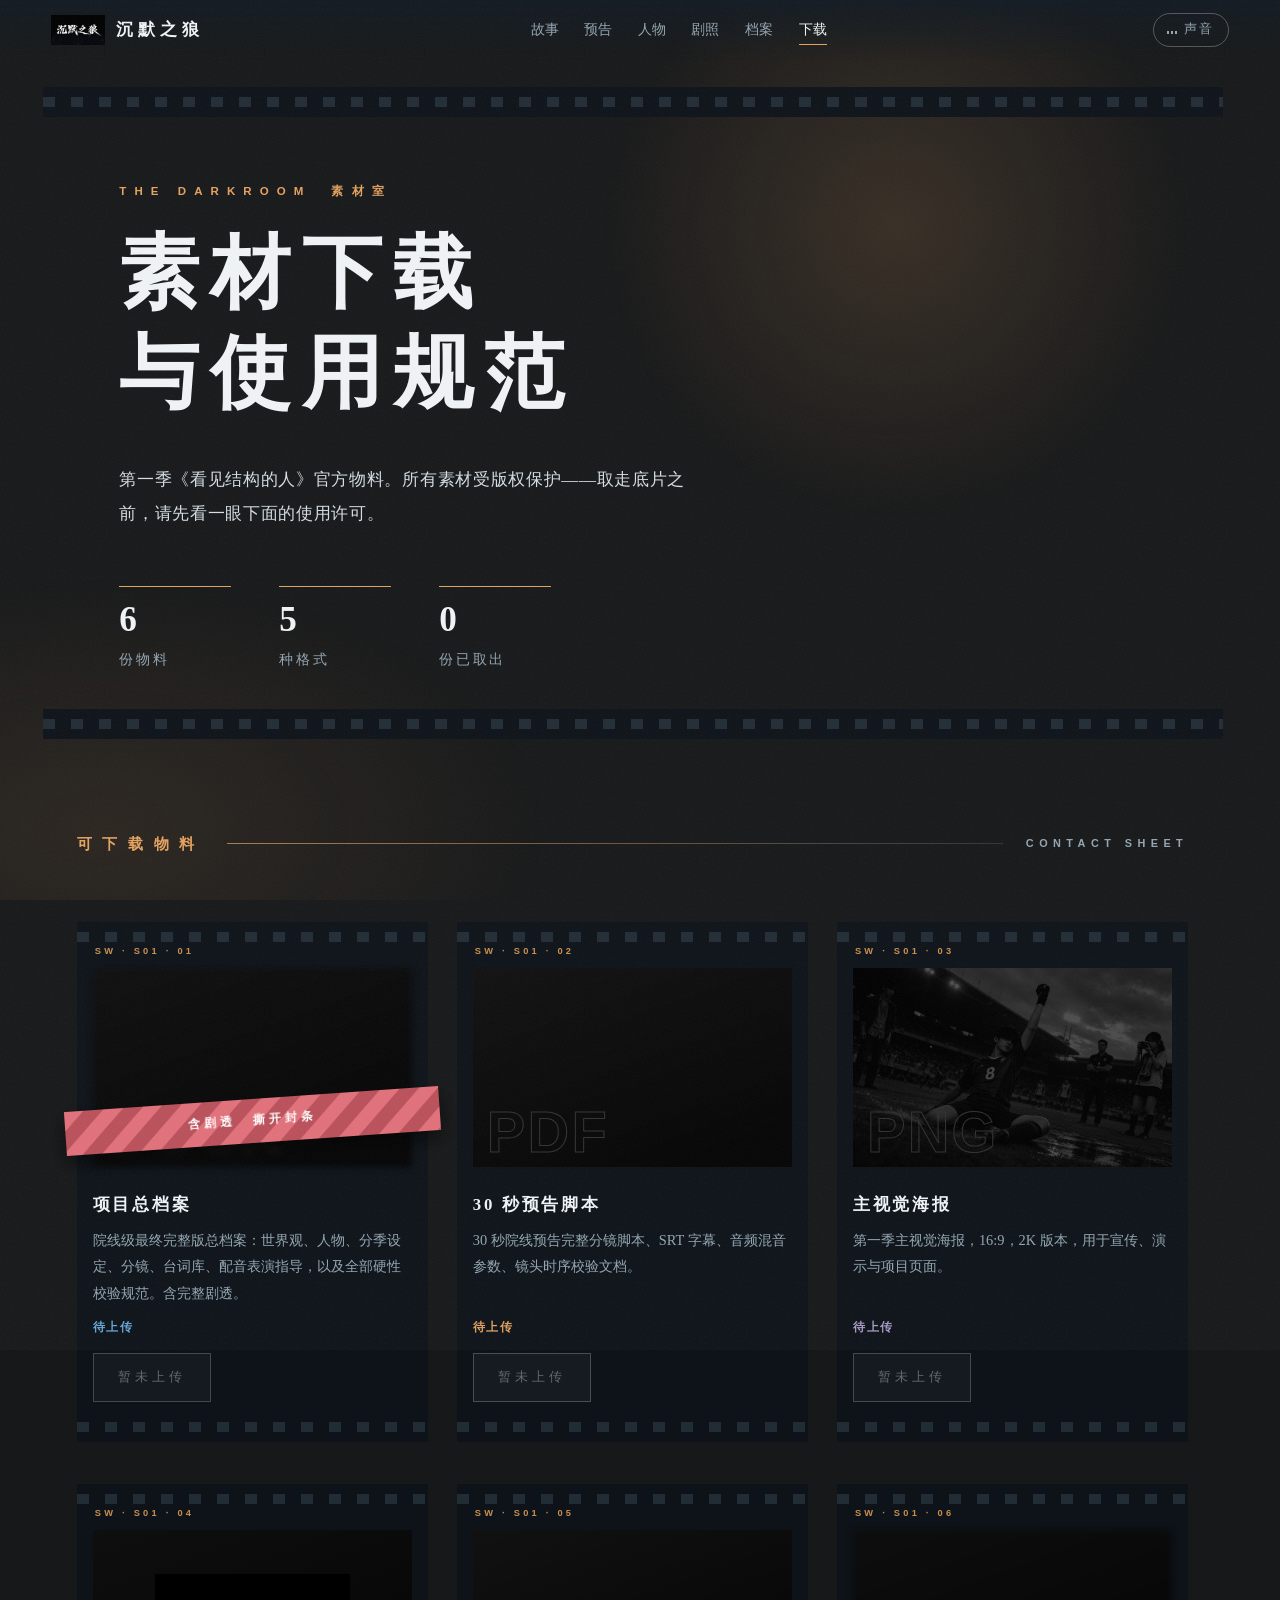
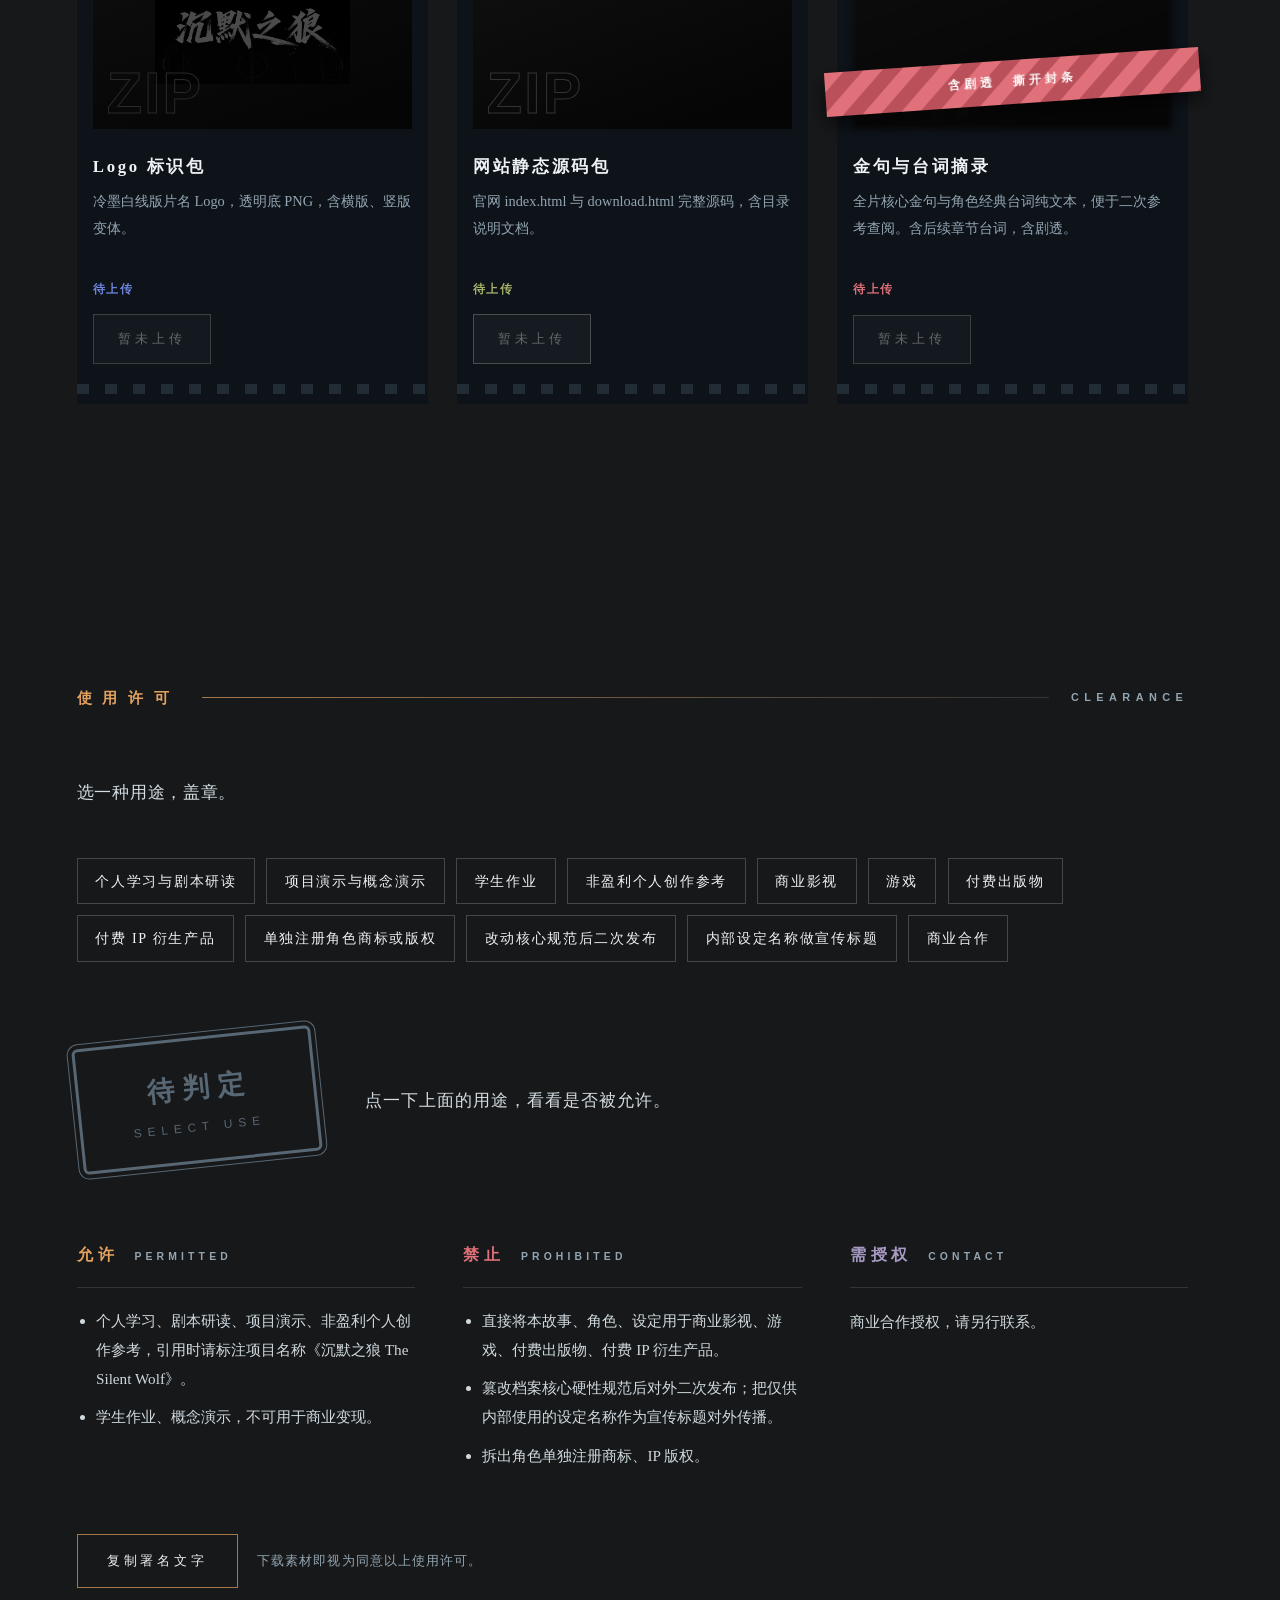
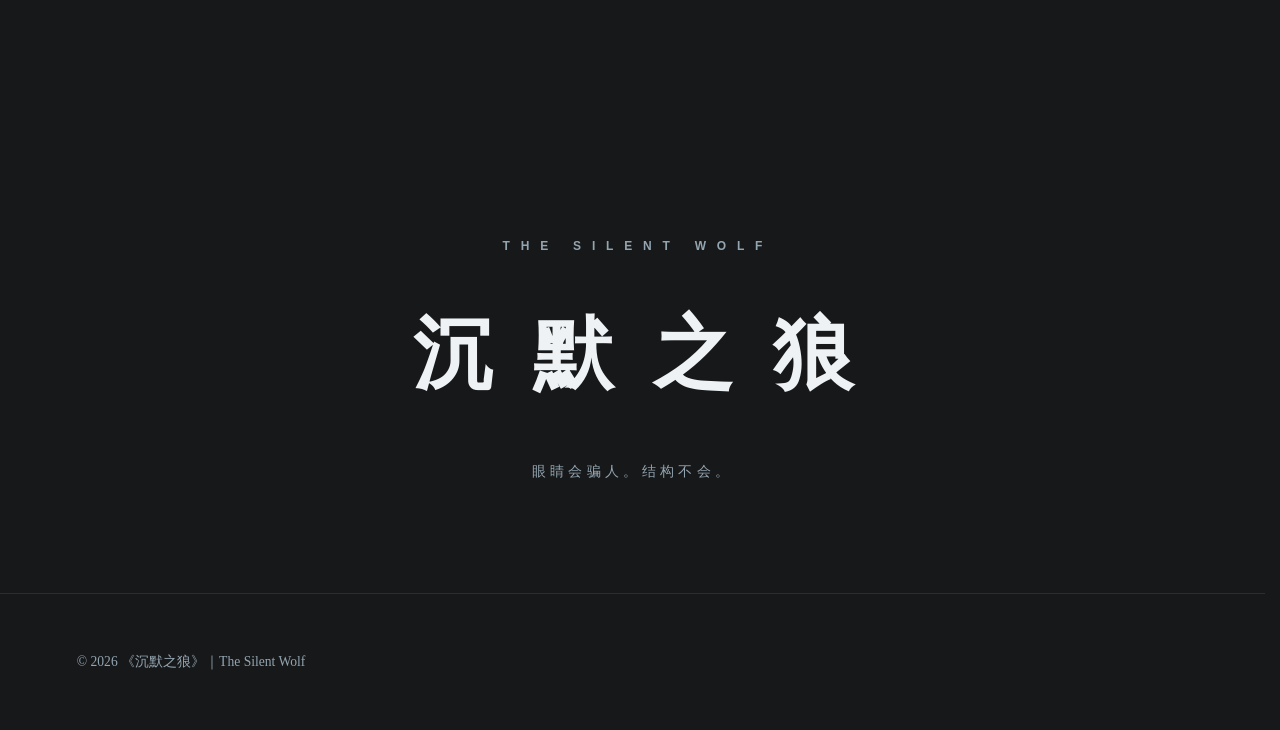
==== commit bb4d3393: "Updated trailer 30s + index.html + download.html" ====
--- a/download.html
+++ b/download.html
@@ -40,7 +40,7 @@
 .snd{background:none;border:1px solid #ffffff44;color:var(--mu);border-radius:20px;padding:.2rem .8rem;font-size:.8rem;letter-spacing:.2em;cursor:pointer;white-space:nowrap;transition:.3s}
 .snd[aria-pressed=true]{color:var(--tx);border-color:var(--t)}
 /* 开场、颗粒、光标（与首页一致） */
-#intro{position:fixed;inset:0;z-index:200;background:#05080b;display:grid;place-items:center;cursor:pointer;animation:introOut .9s 2.7s forwards}
+#intro{position:fixed;inset:0;z-index:200;background:#05080b;display:grid;place-items:center;cursor:pointer;animation:introOut .7s 6.6s forwards}
 #intro div{text-align:center}
 #intro b{display:block;font-size:clamp(2.6rem,9vw,6rem);letter-spacing:.5em;font-weight:900;padding-left:.5em;animation:introIn 1.8s ease-out both}
 #intro small{display:block;margin-top:1.2rem;font:600 .7rem/1 Arial,sans-serif;letter-spacing:.7em;color:var(--mu);animation:introIn 2.2s .4s ease-out both}
@@ -133,19 +133,32 @@
 @media(max-width:820px){.brand{letter-spacing:.15em}.snd{padding:.2rem .6rem}.ah h2{letter-spacing:.45em}.ah span{display:none}.dh{padding-top:calc(var(--nav) + 12vh)}.vd{gap:2rem}.stats{gap:2rem}}
 @media(prefers-reduced-motion:reduce){*{animation:none!important;transition:none!important;scroll-behavior:auto!important}.rv{opacity:1;transform:none;filter:none}#intro,.grain,.reel{display:none}}
 @media print{header,#bar,#cu,#intro,.grain,.snd,.reel,#toast,.chips,.seal,.blank,.wash{display:none!important}body{background:#fff;color:#000}.terms li,.terms p,#vn,.lead,.desc{color:#000}.fr{border:1px solid #999;background:#fff}.ext{-webkit-text-stroke:1px #000}}
+
+.eq{display:inline-flex;gap:2px;align-items:flex-end;height:11px;margin-right:.55em;vertical-align:-1px}
+.eq i{display:block;width:2px;height:3px;background:currentColor}
+.snd[aria-pressed=true] .eq i{animation:eq .9s ease-in-out infinite}
+.snd[aria-pressed=true] .eq i:nth-child(2){animation-delay:-.3s}
+.snd[aria-pressed=true] .eq i:nth-child(3){animation-delay:-.6s}
+@keyframes eq{50%{height:11px}}
+@keyframes iFade{from{opacity:0}to{opacity:1}}
+.ichoose{display:flex;gap:1.2rem;justify-content:center;flex-wrap:wrap;margin-top:3.2rem;opacity:0;animation:iFade 1s 1.5s ease-out forwards}
+.ichoose button{padding:.8rem 1.8rem .8rem calc(1.8rem + .4em);background:transparent;border:1px solid #ffffff44;color:var(--tx);font-size:.82rem;letter-spacing:.4em;cursor:pointer;transition:.3s}
+.ichoose button:first-child{border-color:var(--t)}
+.ichoose button:hover,.ichoose button:focus-visible{background:color-mix(in srgb,var(--t) 20%,transparent)}
+.ihint{margin-top:1.4rem;font-size:.7rem;letter-spacing:.5em;color:var(--mu);opacity:0;animation:iFade 1s 1.9s ease-out forwards}
 </style>
 </head>
 <body data-t="base">
 <script>try{if(sessionStorage.getItem('swi'))document.documentElement.classList.add('nointro')}catch(e){}</script>
 <a class="skip" href="#files">跳到物料列表</a>
 <div class="wash"></div><div id="bar"></div><div class="grain"></div><div id="cu" data-l=""></div>
-<div id="intro" aria-hidden="true"><div><b>沉默之狼</b><small>THE SILENT WOLF</small></div></div>
+<div id="intro" role="dialog" aria-label="进入沉默之狼"><div><b>沉默之狼</b><small>THE SILENT WOLF</small><div class="ichoose"><button type="button" id="isnd">开启声音进入</button><button type="button" id="imute">静音进入</button></div><p class="ihint">建议佩戴耳机</p></div></div>
 <header>
   <a class="brand" href="index.html"><img src="assets/images/logo.png" alt="" onerror="this.remove()">沉默之狼</a>
   <nav>
     <a href="index.html#story">故事</a><a href="index.html#trailer">预告</a><a href="index.html#cast">人物</a><a href="index.html#stills">剧照</a><a href="index.html#archive">档案</a><a href="download.html" class="on" aria-current="page">下载</a>
   </nav>
-  <button class="snd" id="snd" aria-pressed="false" title="开启环境雨声">雨声</button>
+  <button class="snd" id="snd" aria-pressed="false" title="开启声音（风声与音效）"><span class="eq" aria-hidden="true"><i></i><i></i><i></i></span>声音</button>
 </header>
 
 <main>
@@ -270,14 +283,205 @@
 <script>
 (()=>{
 const $=s=>document.querySelector(s),$$=s=>[...document.querySelectorAll(s)],rm=matchMedia('(prefers-reduced-motion:reduce)').matches,body=document.body,root=document.documentElement;
-/* ---------- 环境雨声与音效（与首页一致：默认关闭） ---------- */
-let ac,gn;const snd=$('#snd'),sOn=()=>snd.getAttribute('aria-pressed')=='true';
-const audio=()=>{if(!ac){try{ac=new(window.AudioContext||window.webkitAudioContext)()}catch(e){}}return ac};
-snd.onclick=()=>{const on=!sOn();snd.setAttribute('aria-pressed',on);const c=audio();if(!c)return;if(!gn){const b=c.createBuffer(1,c.sampleRate*2,c.sampleRate),d=b.getChannelData(0);for(let i=0;i<d.length;i++)d[i]=Math.random()*2-1;const s=c.createBufferSource();s.buffer=b;s.loop=true;const f=c.createBiquadFilter();f.type='bandpass';f.frequency.value=1500;f.Q.value=.5;gn=c.createGain();gn.gain.value=0;s.connect(f);f.connect(gn);gn.connect(c.destination);s.start()}c.resume();gn.gain.linearRampToValueAtTime(on?.04:0,c.currentTime+1.4)};
-const sfx=t=>{if(!ac||!sOn())return;const c=ac,g=c.createGain();g.connect(c.destination);if(t=='shutter'||t=='tear'){const len=t=='tear'?.24:.07,b=c.createBuffer(1,c.sampleRate*len,c.sampleRate),d=b.getChannelData(0);for(let i=0;i<d.length;i++)d[i]=(Math.random()*2-1)*(1-i/d.length);const s=c.createBufferSource();s.buffer=b;g.gain.value=t=='tear'?.3:.25;s.connect(g);s.start()}else{const o=c.createOscillator();o.frequency.setValueAtTime(150,c.currentTime);o.frequency.exponentialRampToValueAtTime(50,c.currentTime+.35);g.gain.setValueAtTime(.2,c.currentTime);g.gain.exponentialRampToValueAtTime(.001,c.currentTime+.4);o.connect(g);o.start();o.stop(c.currentTime+.4)}};
+/* ============ 声音系统：院线级声场（全部由 WebAudio 实时合成，无需任何音频文件） ============
+   总线：dry → 压缩器（防爆音）；wet → 程序生成的「夜场球场」混响。
+   风声 = 低频轰鸣 + 风体 + 高频嘶声 + 围栏啸声，按随机阵风起落、左右缓慢游移，另有雨后的零星滴水。 */
+var ac=null,mst=null,vrbIn=null,whiteBuf=null,pinkBuf=null,soundOn=false,windNodes=null,windTimer=null,dripTimer=null,watchTimer=null,watchNodes=null,videoOn=false,pIdx=0,WIND=.95,SWS='sws';
+function AC(){
+ if(!ac){
+  try{
+   ac=new (window.AudioContext||window.webkitAudioContext)();
+   var comp=ac.createDynamicsCompressor();comp.threshold.value=-20;comp.knee.value=18;comp.ratio.value=3.2;comp.attack.value=.006;comp.release.value=.28;
+   mst=ac.createGain();mst.gain.value=.9;mst.connect(comp);comp.connect(ac.destination);
+   var sr=ac.sampleRate,len=Math.floor(sr*2.6),ir=ac.createBuffer(2,len,sr),ch,i,d,lp,t,w,b0,b1,b2,b3,b4,b5,b6;
+   for(ch=0;ch<2;ch++){d=ir.getChannelData(ch);lp=0;for(i=0;i<len;i++){t=i/len;lp+=((Math.random()*2-1)-lp)*Math.max(.04,.55-.5*t);d[i]=lp*Math.pow(1-t,2.8)*2.2}}
+   var cv=ac.createConvolver();cv.buffer=ir;var vg=ac.createGain();vg.gain.value=.85;cv.connect(vg);vg.connect(mst);
+   vrbIn=ac.createGain();vrbIn.gain.value=1;vrbIn.connect(cv);
+   whiteBuf=ac.createBuffer(1,sr*2,sr);d=whiteBuf.getChannelData(0);for(i=0;i<d.length;i++)d[i]=Math.random()*2-1;
+   var pl=sr*6;pinkBuf=ac.createBuffer(2,pl,sr);
+   for(ch=0;ch<2;ch++){d=pinkBuf.getChannelData(ch);b0=b1=b2=b3=b4=b5=b6=0;for(i=0;i<pl;i++){w=Math.random()*2-1;b0=.99886*b0+w*.0555179;b1=.99332*b1+w*.0750759;b2=.969*b2+w*.153852;b3=.8665*b3+w*.3104856;b4=.55*b4+w*.5329522;b5=-.7616*b5-w*.016898;d[i]=(b0+b1+b2+b3+b4+b5+b6+w*.5362)*.11;b6=w*.115926}}
+  }catch(e){ac=null}
+ }
+ if(ac&&ac.state==='suspended'){try{ac.resume()}catch(e){}}
+ return ac;
+}
+function out(n,wet,pan){
+ if(pan&&ac.createStereoPanner){var p=ac.createStereoPanner();p.pan.value=Math.max(-1,Math.min(1,pan));n.connect(p);n=p}
+ n.connect(mst);
+ if(wet){var s=ac.createGain();s.gain.value=wet;n.connect(s);s.connect(vrbIn)}
+}
+function osc(type,f0,f1,dur,vol,o){
+ o=o||{};var t=ac.currentTime+(o.t||0),a=o.a||.006,s=ac.createOscillator(),g=ac.createGain();
+ s.type=type;s.frequency.setValueAtTime(f0,t);if(f1&&f1!==f0)s.frequency.exponentialRampToValueAtTime(f1,t+dur);
+ g.gain.setValueAtTime(.0001,t);g.gain.linearRampToValueAtTime(vol,t+a);g.gain.exponentialRampToValueAtTime(.0001,t+dur);
+ s.connect(g);out(g,o.wet,o.pan);s.start(t);s.stop(t+dur+.05);return s;
+}
+function nz(dur,type,f,q,vol,o){
+ o=o||{};var t=ac.currentTime+(o.t||0),a=Math.min(o.a||.003,dur*.9),s=ac.createBufferSource(),fl=ac.createBiquadFilter(),g=ac.createGain(),buf=o.pink?pinkBuf:whiteBuf;
+ s.buffer=buf;fl.type=type;fl.frequency.setValueAtTime(f,t);if(o.f2)fl.frequency.exponentialRampToValueAtTime(o.f2,t+dur);fl.Q.value=q;
+ g.gain.setValueAtTime(.0001,t);g.gain.linearRampToValueAtTime(vol,t+a);g.gain.exponentialRampToValueAtTime(.0001,t+dur);
+ s.connect(fl);fl.connect(g);out(g,o.wet,o.pan);
+ s.start(t,Math.max(0,Math.random()*(buf.duration-dur-.2)),dur+.1);return s;
+}
+function whoosh(dur,vol,o){o=o||{};nz(dur,'bandpass',o.f||380,.9,vol,{pink:1,f2:o.f2||1700,a:dur*.45,wet:.25,pan:o.pan})}
+/* 相机快门：反光镜落下 → 前帘「咔」→ 后帘「嚓」 */
+function shutterSnd(v){v=v||1;
+ osc('sine',190,80,.06,.12*v,{wet:.05});
+ nz(.035,'lowpass',1100,.8,.2*v,{a:.001});
+ nz(.014,'bandpass',4600,7,.22*v,{t:.012,a:.0008});
+ nz(.022,'bandpass',2300,3,.16*v,{t:.016,a:.0008});
+ nz(.014,'bandpass',3300,6,.17*v,{t:.088,a:.0008});
+ nz(.032,'bandpass',1700,3,.12*v,{t:.094,a:.0008});
+ osc('sine',3900,2600,.06,.012*v,{t:.014});
+}
+/* 银色口哨（Ariff）：带豆珠颤音的哨声 */
+function whistleSnd(len,vol){
+ var t=ac.currentTime,o=ac.createOscillator(),g=ac.createGain(),lf=ac.createOscillator(),lg=ac.createGain(),am=ac.createOscillator(),ag=ac.createGain();
+ o.type='sine';o.frequency.setValueAtTime(2850,t);o.frequency.linearRampToValueAtTime(3050,t+len*.4);o.frequency.linearRampToValueAtTime(2900,t+len);
+ lf.frequency.value=6;lg.gain.value=22;lf.connect(lg);lg.connect(o.frequency);
+ g.gain.setValueAtTime(.0001,t);g.gain.linearRampToValueAtTime(vol,t+.03);g.gain.setValueAtTime(vol,t+Math.max(.04,len-.08));g.gain.exponentialRampToValueAtTime(.0001,t+len);
+ am.frequency.value=38;ag.gain.value=vol*.35;am.connect(ag);ag.connect(g.gain);
+ o.connect(g);out(g,.22);o.start(t);lf.start(t);am.start(t);o.stop(t+len+.05);lf.stop(t+len+.05);am.stop(t+len+.05);
+ nz(len,'bandpass',3000,2.2,vol*.5,{a:.03,wet:.2});
+}
+/* 狼嚎（陈知白「天狼」）：锯齿波声源 + 共振峰滤波 + 延迟出现的颤音 + 气声，远处的、带回声的长嚎 */
+function howlSnd(o){
+ o=o||{};var vol=o.vol||.1,sc=o.len||1,f0=o.f||300,base=o.t||0,L=3.9*sc;
+ function voice(off,mult,v,pan){
+  var tt=ac.currentTime+base+off,mix=ac.createGain(),lp=ac.createBiquadFilter(),p1=ac.createBiquadFilter(),p2=ac.createBiquadFilter(),g=ac.createGain(),
+  cfg=[['sawtooth',1,.32],['sawtooth',1.006,.32],['sine',1,.7],['triangle',2,.12]],
+  pts=[[0,.78],[.22,.92],[.34,1.2],[.5,1.72],[.64,1.76],[.74,1.8],[.86,1.46],[1,1]],
+  vib=ac.createOscillator(),vg=ac.createGain();
+  vib.frequency.value=5.3;vg.gain.setValueAtTime(0,tt);vg.gain.linearRampToValueAtTime(10*mult,tt+L*.5);vib.connect(vg);
+  cfg.forEach(function(c){var s=ac.createOscillator(),cg=ac.createGain();s.type=c[0];cg.gain.value=c[2];
+   s.frequency.setValueAtTime(f0*pts[0][1]*mult*c[1],tt);
+   pts.forEach(function(p,k){if(k)s.frequency.linearRampToValueAtTime(f0*p[1]*mult*c[1],tt+L*p[0])});
+   vg.connect(s.frequency);s.connect(cg);cg.connect(mix);s.start(tt);s.stop(tt+L+.3)});
+  vib.start(tt);vib.stop(tt+L+.3);
+  lp.type='lowpass';lp.frequency.value=1500;lp.Q.value=1.2;
+  p1.type='peaking';p1.frequency.value=680;p1.Q.value=2;p1.gain.value=7;
+  p2.type='peaking';p2.frequency.value=1120;p2.Q.value=2;p2.gain.value=4;
+  mix.connect(lp);lp.connect(p1);p1.connect(p2);p2.connect(g);
+  g.gain.setValueAtTime(.0001,tt);g.gain.linearRampToValueAtTime(v,tt+.55);g.gain.linearRampToValueAtTime(v*.92,tt+L*.7);g.gain.exponentialRampToValueAtTime(.0001,tt+L);
+  out(g,.7,pan);
+  nz(L*.9,'bandpass',1000,.9,v*.3,{pink:1,a:.55,t:base+off,wet:.4,pan:pan});
+ }
+ voice(0,1,vol,o.pan==null?-.25:o.pan);
+ if(o.answer)voice(2.3*sc,.84,vol*.5,.3);
+}
+/* 钢琴：加法合成 + 琴槌轻响，长衰减 + 空间感 */
+function pianoNote(f,t,v){
+ var P=[[1,1],[2,.42],[3,.2],[4,.1],[5,.05]],dec=Math.max(1.4,3.4-f/330);
+ P.forEach(function(p,i){osc('sine',f*p[0],0,dec*(1-i*.12),v*p[1],{t:t,a:.004,wet:.5})});
+ nz(.03,'lowpass',900,.7,v*.5,{t:t,a:.001,wet:.2});
+}
+var PROG=[[220,329.63,440],[174.61,261.63,349.23,440],[261.63,329.63,392,523.25]];
+/* 陈知夜：怀表走针 + 低频下沉（按住时） */
+function watchStart(){
+ if(!ac||watchTimer)return;
+ var t=ac.currentTime,o1=ac.createOscillator(),o2=ac.createOscillator(),g=ac.createGain(),n=0;
+ o1.type='sine';o1.frequency.setValueAtTime(49,t);o1.frequency.linearRampToValueAtTime(58,t+3);o2.type='triangle';o2.frequency.value=98;
+ g.gain.setValueAtTime(.0001,t);g.gain.linearRampToValueAtTime(.1,t+2.4);o1.connect(g);o2.connect(g);out(g,.4);o1.start(t);o2.start(t);
+ watchNodes={o1:o1,o2:o2,g:g};
+ watchTimer=setInterval(function(){var up=(n++%2===0);nz(.012,'bandpass',up?5200:4300,9,up?.12:.085,{a:.0005,wet:.14,pan:up?-.18:.18});osc('sine',up?1250:1000,up?880:760,.03,.02,{wet:.1})},420);
+}
+function watchStop(){
+ clearInterval(watchTimer);watchTimer=null;
+ if(watchNodes&&ac){var w=watchNodes,now=ac.currentTime;watchNodes=null;try{var cv=w.g.gain.value;w.g.gain.cancelScheduledValues(now);w.g.gain.setValueAtTime(cv,now);w.g.gain.setTargetAtTime(.0001,now,.25)}catch(e){}setTimeout(function(){try{w.o1.stop();w.o2.stop()}catch(e){}},1500)}
+}
+/* ---------- 环境风声 ---------- */
+function startWind(){
+ if(!AC()||windNodes)return;
+ var t=ac.currentTime,src=ac.createBufferSource(),master=ac.createGain(),bus=ac.createGain(),pn=ac.createStereoPanner?ac.createStereoPanner():null,lf=ac.createOscillator(),lg=ac.createGain();
+ src.buffer=pinkBuf;src.loop=true;bus.gain.value=WIND;
+ function layer(type,f,q){var fl=ac.createBiquadFilter(),g=ac.createGain();fl.type=type;fl.frequency.value=f;fl.Q.value=q;g.gain.value=0;src.connect(fl);fl.connect(g);g.connect(bus);return{f:fl,g:g}}
+ var rum=layer('lowpass',150,.7),body=layer('bandpass',380,.6),hiss=layer('bandpass',1900,.5),w1=layer('bandpass',760,28),w2=layer('bandpass',1190,34);
+ rum.g.gain.value=.12;
+ master.gain.setValueAtTime(.0001,t);master.gain.linearRampToValueAtTime(videoOn?.12:1,t+3);
+ if(pn){lf.frequency.value=.06;lg.gain.value=.55;lf.connect(lg);lg.connect(pn.pan);lf.start(t);bus.connect(pn);pn.connect(master)}else{bus.connect(master)}
+ master.connect(mst);var rs=ac.createGain();rs.gain.value=.22;master.connect(rs);rs.connect(vrbIn);
+ src.start(t,Math.random()*3);
+ windNodes={src:src,master:master,lf:lf,pn:pn};
+ (function gust(){
+  if(!windNodes)return;
+  var now=ac.currentTime,s=.25+Math.random()*.75,rise=1.2+Math.random()*2.2,hold=.6+Math.random()*1.8,fall=now+rise+hold,wv=Math.max(0,s-.55)*.5;
+  body.g.gain.setTargetAtTime(.1+s*.6,now,rise*.45);body.f.frequency.setTargetAtTime(240+s*260,now,rise*.5);
+  hiss.g.gain.setTargetAtTime(.01+s*.08,now,rise*.6);hiss.f.frequency.setTargetAtTime(1100+s*800,now,rise*.6);
+  w1.g.gain.setTargetAtTime(wv*2.4,now,rise*.5);w2.g.gain.setTargetAtTime(wv*1.4,now,rise*.5);
+  w1.f.frequency.setTargetAtTime(700+Math.random()*160,now,rise);w2.f.frequency.setTargetAtTime(1080+Math.random()*200,now,rise);
+  body.g.gain.setTargetAtTime(.022,fall,1.6);body.f.frequency.setTargetAtTime(230,fall,1.6);hiss.g.gain.setTargetAtTime(.006,fall,1.8);w1.g.gain.setTargetAtTime(0,fall,.8);w2.g.gain.setTargetAtTime(0,fall,.8);
+  windTimer=setTimeout(gust,(rise+hold+1.5+Math.random()*4.5)*1000);
+ })();
+ dripLoop();
+}
+function dripLoop(){
+ clearTimeout(dripTimer);
+ dripTimer=setTimeout(function(){if(!windNodes)return;var f=1500+Math.random()*1400;osc('sine',f,f*1.9,.07,.03,{wet:.65,pan:Math.random()*1.4-.7,a:.002});dripLoop()},3500+Math.random()*7500);
+}
+function stopWind(){
+ clearTimeout(windTimer);clearTimeout(dripTimer);
+ if(!windNodes||!ac)return;var w=windNodes,now=ac.currentTime;windNodes=null;
+ try{var cv=w.master.gain.value;w.master.gain.cancelScheduledValues(now);w.master.gain.setValueAtTime(cv,now);w.master.gain.setTargetAtTime(.0001,now,.5)}catch(e){}
+ setTimeout(function(){try{w.src.stop();if(w.pn)w.lf.stop()}catch(e){}},2800);
+}
+function duck(on){videoOn=on;if(windNodes&&ac){var m=windNodes.master.gain,now=ac.currentTime;try{var cv=m.value;m.cancelScheduledValues(now);m.setValueAtTime(cv,now);m.setTargetAtTime(on?.12:1,now,.6)}catch(e){}}}
+/* ---------- 音效表：每一个都为这部片子的世界观调过 ---------- */
+var SFX={
+ click:function(){osc('sine',240,140,.07,.09,{wet:.12});nz(.018,'bandpass',3200,3,.03)},
+ switch:function(){whoosh(.5,.06,{f:420,f2:1500});osc('sine',130,70,.22,.07,{t:.3,wet:.2})},
+ thud:function(){osc('sine',92,36,.8,.2,{wet:.28});nz(.22,'lowpass',160,.8,.1,{wet:.2})},
+ shutter:function(){shutterSnd(1.6)},
+ whistle:function(){whistleSnd(.6,.085)},
+ ding:function(){whistleSnd(.6,.085)},
+ whistleS:function(){whistleSnd(.22,.045)},
+ howl:function(){howlSnd({vol:.075,answer:1})},
+ howlSoft:function(){howlSnd({vol:.035,len:.8})},
+ clap:function(){[0,.013,.027].forEach(function(t,i){nz(.016,'bandpass',1500+i*140,1.1,.25,{t:t,a:.0008,wet:.2})});nz(.14,'bandpass',900,.7,.12,{t:.03,wet:.3})},
+ ball:function(){osc('sine',160,70,.1,.16);nz(.03,'lowpass',620,.8,.12);osc('sine',140,65,.08,.08,{t:.17});nz(.02,'lowpass',560,.8,.06,{t:.17})},
+ wind:function(){nz(1.5,'bandpass',260,.8,.3,{pink:1,f2:1300,a:.55,wet:.3,pan:-.5});nz(1.5,'lowpass',180,.7,.18,{pink:1,a:.4});nz(1.35,'bandpass',900,24,.08,{pink:1,f2:1250,a:.5,t:.1,pan:.4,wet:.4})},
+ tick:function(){nz(.008,'bandpass',5400,9,.12,{a:.0005,wet:.08});osc('sine',620,430,.04,.05,{t:.012})},
+ type:function(){nz(.022,'highpass',2600+Math.random()*900,.8,.03,{a:.002})},
+ paper:function(){nz(.38,'highpass',1800,.6,.09,{pink:1,f2:5200,a:.12,wet:.1});for(var i=0;i<5;i++)nz(.012,'bandpass',3000+Math.random()*2500,2,.05,{t:.04+Math.random()*.3,a:.001})},
+ landing:function(){osc('sine',165,85,.1,.1,{wet:.1});nz(.06,'lowpass',520,.7,.1)},
+ open:function(){whoosh(.7,.07,{f:220,f2:1100});osc('sine',110,165,.9,.07,{wet:.45,a:.25});osc('sine',55,55,1,.05,{wet:.3,a:.2})},
+ close:function(){whoosh(.5,.05,{f:900,f2:240});osc('sine',165,82,.6,.06,{wet:.4})},
+ roll:function(){nz(.01,'bandpass',2000,3,.06,{a:.0008})},
+ piano:function(){var ch=PROG[Math.min(pIdx,PROG.length-1)];pIdx++;ch.forEach(function(f,i){pianoNote(f,i*.22,.09-i*.008)})},
+ watchOn:function(){watchStart()},
+ watchOff:function(){watchStop()},
+ title:function(){osc('sine',70,32,2.6,.22,{wet:.35,a:.02});nz(2,'lowpass',200,.7,.16,{pink:1,a:.9,wet:.4});whoosh(1.7,.08,{f:200,f2:900});pianoNote(220,.2,.08);pianoNote(329.63,.55,.07);howlSnd({vol:.04,len:.85,t:1.5,f:290})}
+};
+function play(n){if(!soundOn||!AC())return;if(videoOn&&n!=='click')return;try{if(SFX[n])SFX[n]()}catch(e){}}
+/* ---------- 声音开关：默认静音；经访客主动开启（进场选择或右上角按钮）；同一次浏览内记住选择 ---------- */
+var snd=$('#snd');
+function uiSnd(){if(snd){snd.setAttribute('aria-pressed',soundOn?'true':'false');snd.title=soundOn?'关闭声音':'开启声音（风声与音效）'}}
+function setSound(v,quiet){
+ soundOn=!!v;try{sessionStorage.setItem(SWS,soundOn?'1':'0')}catch(e){}
+ if(soundOn){if(AC()){startWind();if(!quiet)play('click')}}else{stopWind();watchStop()}
+ uiSnd();
+}
+if(snd)snd.onclick=function(){setSound(!soundOn)};
+try{if(sessionStorage.getItem(SWS)==='1'){soundOn=true;uiSnd();var armSnd=function(){document.removeEventListener('pointerdown',armSnd,true);document.removeEventListener('keydown',armSnd,true);if(soundOn&&AC())startWind()};document.addEventListener('pointerdown',armSnd,true);document.addEventListener('keydown',armSnd,true)}}catch(e){}
+window.SWSound={play:play,set:setSound,state:function(){return soundOn}};Object.defineProperty(window.SWSound,'names',{get:function(){return Object.keys(SFX)}});
+
+/* 本页专属音效：撕封条 / 盖章 / 底片显影 */
+SFX.tear=function(){nz(.34,'bandpass',1800,.8,.2,{pink:1,f2:5200,a:.04,wet:.1});for(var i=0;i<9;i++)nz(.012,'bandpass',2200+Math.random()*3000,2,.05,{t:i*.032+Math.random()*.01,a:.001})};
+SFX.stamp=function(){osc('sine',120,48,.32,.3,{wet:.2});nz(.05,'lowpass',700,.8,.18,{a:.001});nz(.09,'bandpass',2600,1.2,.05,{t:.02,a:.001})};
+SFX.develop=function(){nz(.5,'bandpass',900,.7,.03,{pink:1,f2:1800,a:.2,wet:.3});for(var i=0;i<3;i++)osc('sine',500+Math.random()*500,1400+Math.random()*900,.06,.02,{t:.05+i*.12+Math.random()*.08,wet:.5})};
+var devCool={};
 let tt;const toast=m=>{const t=$('#toast');t.textContent=m;t.classList.add('on');clearTimeout(tt);tt=setTimeout(()=>t.classList.remove('on'),2800)};
 /* ---------- 开场（与首页共用“已看过”标记） / 光标 / 揭示 ---------- */
-const intro=$('#intro');if(intro){const kill=()=>{try{sessionStorage.setItem('swi','1')}catch(e){}intro.remove()};intro.addEventListener('click',kill);intro.addEventListener('animationend',e=>{if(e.animationName=='introOut')kill()})}
+const intro=$('#intro');
+if(intro){
+ const kill=()=>{try{sessionStorage.setItem('swi','1')}catch(e){}if(document.body.contains(intro))intro.remove()};
+ const enter=withSound=>{if(withSound){setSound(true,true);play('title')}intro.style.transition='opacity .9s';intro.style.pointerEvents='none';intro.style.opacity='0';setTimeout(kill,withSound?1100:800)};
+ intro.addEventListener('click',()=>enter(false));
+ const bs=$('#isnd'),bq=$('#imute');
+ if(bs)bs.addEventListener('click',e=>{e.stopPropagation();enter(true)});
+ if(bq)bq.addEventListener('click',e=>{e.stopPropagation();enter(false)});
+ intro.addEventListener('animationend',e=>{if(e.animationName=='introOut')kill()});
+ setTimeout(()=>{if(document.body.contains(intro))kill()},7500);
+}
 addEventListener('keydown',e=>{if(e.key=='Escape'){const i=$('#intro');if(i)i.click()}});
 const cu=$('#cu');if(cu&&matchMedia('(hover:hover) and (pointer:fine)').matches){let cx=0,cy=0,tx=0,ty=0;addEventListener('pointermove',e=>{tx=e.clientX;ty=e.clientY;cu.classList.add('on')},{passive:true});(function f(){cx+=(tx-cx)*.2;cy+=(ty-cy)*.2;cu.style.transform=`translate(${cx}px,${cy}px)`;requestAnimationFrame(f)})();addEventListener('pointerover',e=>{const t=e.target.closest&&e.target.closest('[data-cur]');cu.dataset.l=t?t.dataset.cur:'';cu.classList.toggle('h',!!(t||(e.target.closest&&e.target.closest('a,button'))))})}
 const rio=new IntersectionObserver(es=>es.forEach(e=>{if(e.isIntersecting){e.target.classList.add('in');rio.unobserve(e.target)}}),{threshold:.12});$$('.rv').forEach(x=>rio.observe(x));
@@ -294,17 +498,17 @@
 const fmt=n=>n>=1048576?(n/1048576).toFixed(1)+' MB':Math.max(1,Math.round(n/1024))+' KB';
 frames.forEach(fr=>{const a=fr.querySelector('.dl-btn'),st=fr.querySelector('.st'),title=fr.querySelector('h3').textContent;
  const lock=on=>{if(on){a.setAttribute('aria-disabled','true');a.tabIndex=-1}else if(!fr.classList.contains('miss')){a.removeAttribute('aria-disabled');a.tabIndex=0}};
- fr.addEventListener('pointerenter',()=>body.dataset.t=fr.dataset.t);fr.addEventListener('pointerleave',()=>body.dataset.t='base');
+ fr.addEventListener('pointerenter',()=>{body.dataset.t=fr.dataset.t;const k=fr.dataset.t,n=Date.now();if(!devCool[k]||n-devCool[k]>2500){devCool[k]=n;play('develop')}});fr.addEventListener('pointerleave',()=>body.dataset.t='base');
  fr.addEventListener('focusin',()=>body.dataset.t=fr.dataset.t);fr.addEventListener('focusout',()=>body.dataset.t='base');
  if(fr.dataset.seal){fr.classList.add('sealed');lock(true);const s=document.createElement('button');s.className='seal';s.dataset.cur='撕开';s.textContent='含剧透　撕开封条';s.setAttribute('aria-label','本物料含剧透。撕开封条后才能下载');
-  s.onclick=()=>{if(s.classList.contains('torn'))return;s.classList.add('torn');sfx('tear');setTimeout(()=>{s.remove();fr.classList.remove('sealed');lock(false);toast('封条已撕开：含剧透，请自行斟酌')},rm?0:650)};fr.prepend(s)}
- a.addEventListener('click',e=>{if(a.getAttribute('aria-disabled')=='true'){e.preventDefault();return}fr.classList.add('got');got.textContent=++nGot;sfx('shutter');toast('底片已取出：'+title)});
+  s.onclick=()=>{if(s.classList.contains('torn'))return;s.classList.add('torn');play('tear');setTimeout(()=>{s.remove();fr.classList.remove('sealed');lock(false);toast('封条已撕开：含剧透，请自行斟酌')},rm?0:650)};fr.prepend(s)}
+ a.addEventListener('click',e=>{if(a.getAttribute('aria-disabled')=='true'){e.preventDefault();return}fr.classList.add('got');got.textContent=++nGot;play('shutter');toast('底片已取出：'+title)});
  if(net)fetch(a.getAttribute('href'),{method:'HEAD',cache:'no-store'}).then(r=>{const ct=r.headers.get('content-type')||'',n=+r.headers.get('content-length');
   if(!r.ok||(/text\/html/i.test(ct)&&!/\.html?$/i.test(a.getAttribute('href')))){fr.classList.add('miss');st.textContent='待上传';a.textContent='暂未上传';lock(true)}else st.textContent='可下载'+(n?'　'+fmt(n):'')}).catch(()=>{})});
-$('#blank').onclick=e=>{const b=e.currentTarget;b.classList.remove('sh');void b.offsetWidth;b.classList.add('sh');sfx('shutter');toast('光线不足，这一格还没有显影。')};
+$('#blank').onclick=e=>{const b=e.currentTarget;b.classList.remove('sh');void b.offsetWidth;b.classList.add('sh');play('shutter');toast('光线不足，这一格还没有显影。')};
 /* ---------- 使用许可：用途 → 盖章 ---------- */
 const V={ok:['允许','PERMITTED'],no:['禁止','PROHIBITED'],ask:['需授权','CONTACT']},sp=$('#stamp');
-$$('.chip').forEach(c=>c.addEventListener('click',()=>{$$('.chip').forEach(x=>x.setAttribute('aria-pressed',x===c));const v=V[c.dataset.v];sp.className='stamp';void sp.offsetWidth;sp.className='stamp '+c.dataset.v;sp.querySelector('b').textContent=v[0];sp.querySelector('small').textContent=v[1];$('#vn').textContent=c.dataset.n;sfx('thud')}));
+$$('.chip').forEach(c=>c.addEventListener('click',()=>{$$('.chip').forEach(x=>x.setAttribute('aria-pressed',x===c));const v=V[c.dataset.v];sp.className='stamp';void sp.offsetWidth;sp.className='stamp '+c.dataset.v;sp.querySelector('b').textContent=v[0];sp.querySelector('small').textContent=v[1];$('#vn').textContent=c.dataset.n;play('stamp')}));
 $('#copy').onclick=async()=>{const t='素材来源：《沉默之狼 The Silent Wolf》© 2026';try{await navigator.clipboard.writeText(t)}catch(e){const ta=document.createElement('textarea');ta.value=t;body.append(ta);ta.select();try{document.execCommand('copy')}catch(_){}ta.remove()}toast('已复制：'+t)};
 })();
 </script>
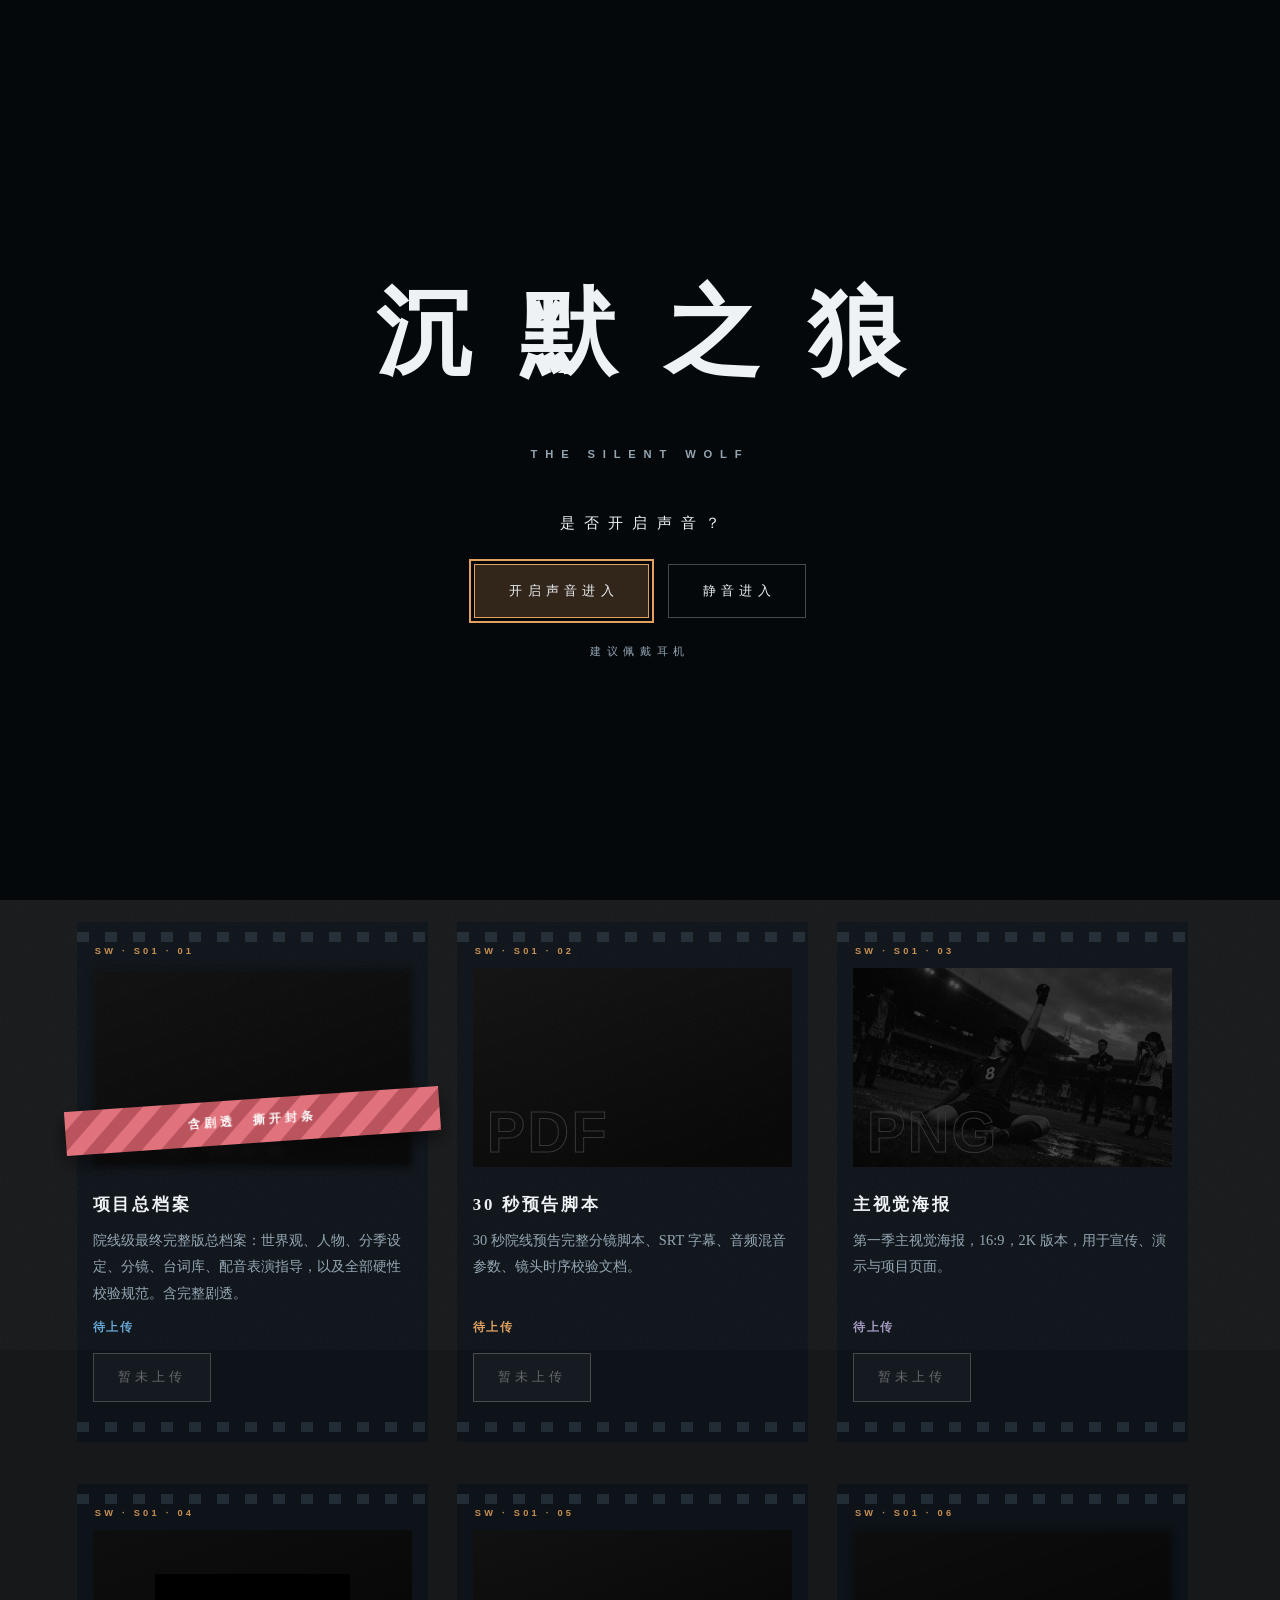
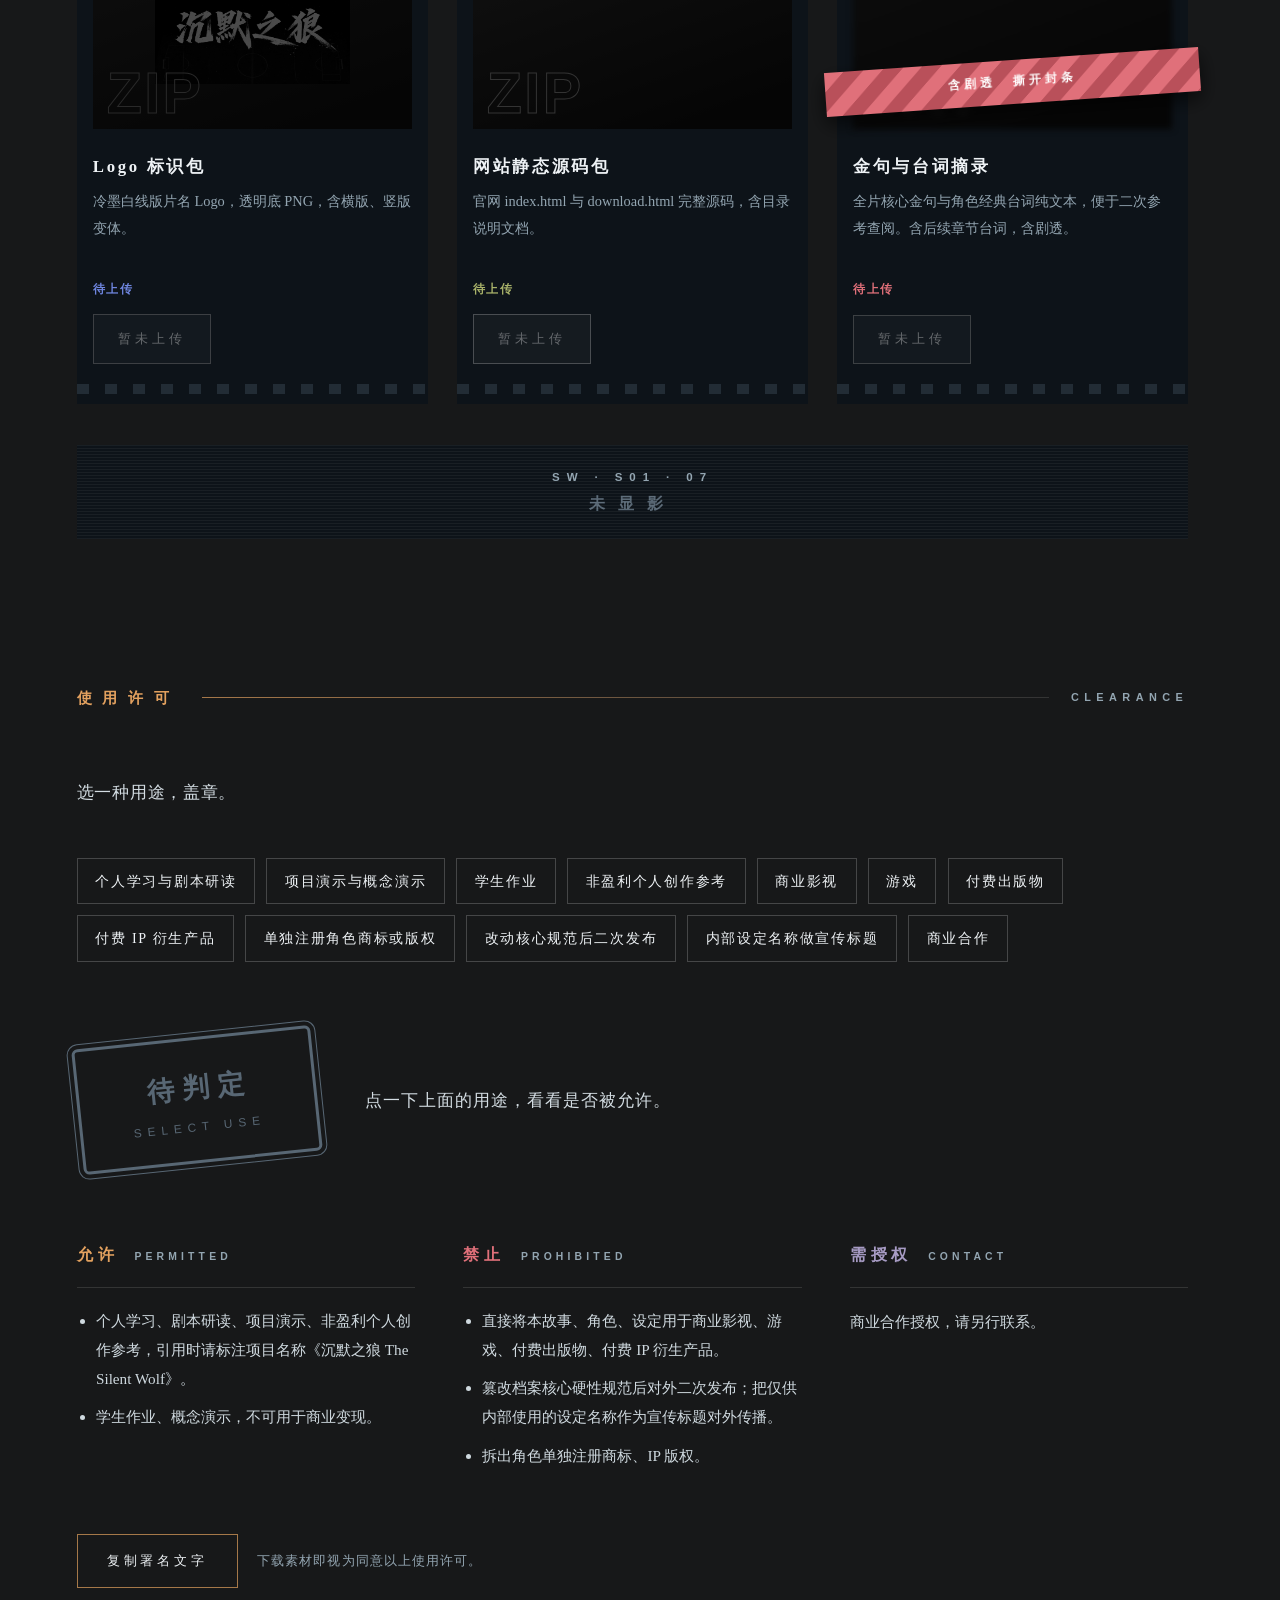
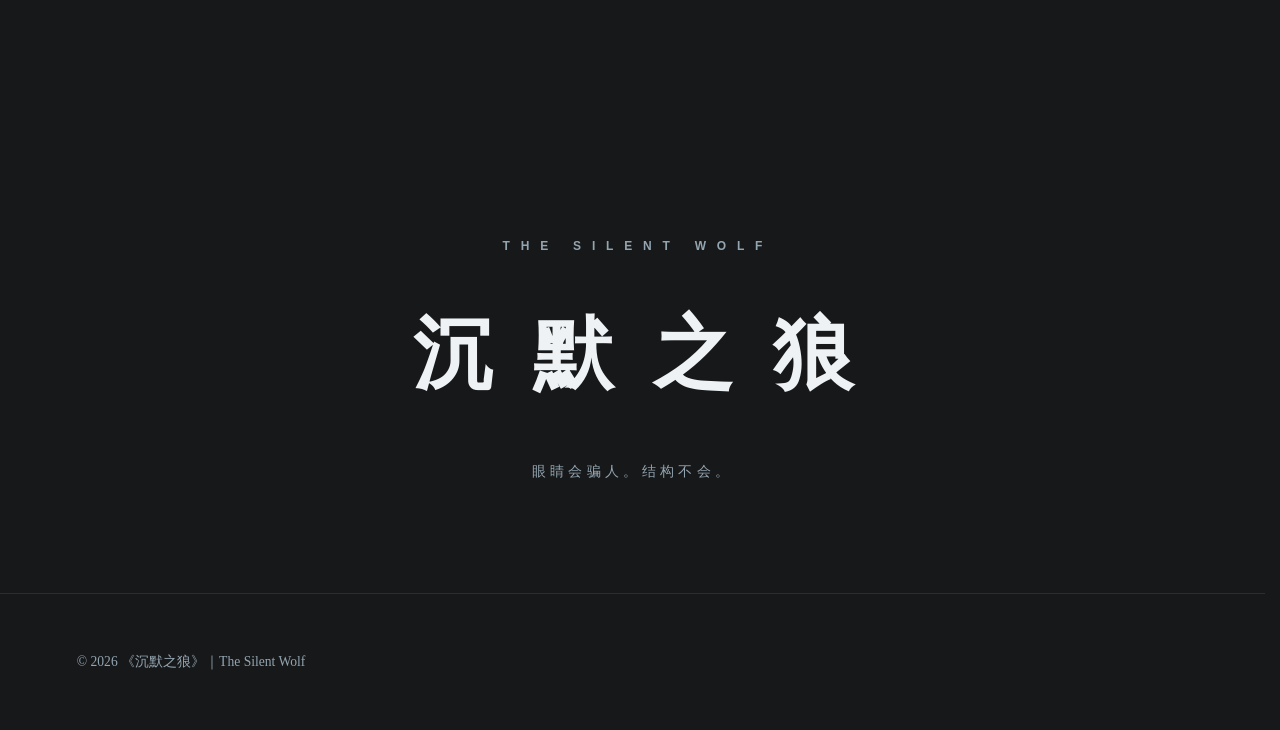
==== commit 2815e6e8: "Updated files" ====
--- a/download.html
+++ b/download.html
@@ -40,7 +40,7 @@
 .snd{background:none;border:1px solid #ffffff44;color:var(--mu);border-radius:20px;padding:.2rem .8rem;font-size:.8rem;letter-spacing:.2em;cursor:pointer;white-space:nowrap;transition:.3s}
 .snd[aria-pressed=true]{color:var(--tx);border-color:var(--t)}
 /* 开场、颗粒、光标（与首页一致） */
-#intro{position:fixed;inset:0;z-index:200;background:#05080b;display:grid;place-items:center;cursor:pointer;animation:introOut .7s 6.6s forwards}
+#intro{position:fixed;inset:0;z-index:200;background:#05080b;display:grid;place-items:center;cursor:pointer;}
 #intro div{text-align:center}
 #intro b{display:block;font-size:clamp(2.6rem,9vw,6rem);letter-spacing:.5em;font-weight:900;padding-left:.5em;animation:introIn 1.8s ease-out both}
 #intro small{display:block;margin-top:1.2rem;font:600 .7rem/1 Arial,sans-serif;letter-spacing:.7em;color:var(--mu);animation:introIn 2.2s .4s ease-out both}
@@ -146,17 +146,25 @@
 .ichoose button:first-child{border-color:var(--t)}
 .ichoose button:hover,.ichoose button:focus-visible{background:color-mix(in srgb,var(--t) 20%,transparent)}
 .ihint{margin-top:1.4rem;font-size:.7rem;letter-spacing:.5em;color:var(--mu);opacity:0;animation:iFade 1s 1.9s ease-out forwards}
+#cue{position:fixed;left:50%;bottom:8vh;transform:translate(-50%,10px);z-index:125;max-width:86vw;padding:.45rem 1.1rem;background:#05080bcc;color:#eef2f5;font-size:.92rem;letter-spacing:.3em;text-align:center;opacity:0;pointer-events:none;transition:opacity .5s,transform .5s}
+#cue.on{opacity:1;transform:translate(-50%,0)}
+
+/* ===== 开场：每次进入都询问是否开启声音；等访客选择后才进入 ===== */
+html.intro-open,html.intro-open body{overflow:hidden}
+.iask{margin-top:3rem;font-size:.95rem;letter-spacing:.6em;padding-left:.6em;color:var(--tx);opacity:0;animation:iFade 1s 1.3s ease-out forwards}
+.iask+.ichoose{margin-top:1.6rem}
 </style>
 </head>
 <body data-t="base">
-<script>try{if(sessionStorage.getItem('swi'))document.documentElement.classList.add('nointro')}catch(e){}</script>
+<script>(function(){try{var d=document.documentElement,n=(performance.getEntriesByType&&performance.getEntriesByType('navigation')[0])||{},internal=!!document.referrer&&location.origin!=='null'&&document.referrer.indexOf(location.origin)===0&&n.type!=='reload';d.classList.add(internal?'nointro':'intro-open')}catch(e){document.documentElement.classList.add('intro-open')}
+setTimeout(function(){if(!window.__swReady){var i=document.getElementById('intro');if(i)i.style.display='none';var r=document.documentElement;r.classList.remove('intro-open');r.classList.add('nointro')}},5000)})()</script>
 <a class="skip" href="#files">跳到物料列表</a>
 <div class="wash"></div><div id="bar"></div><div class="grain"></div><div id="cu" data-l=""></div>
-<div id="intro" role="dialog" aria-label="进入沉默之狼"><div><b>沉默之狼</b><small>THE SILENT WOLF</small><div class="ichoose"><button type="button" id="isnd">开启声音进入</button><button type="button" id="imute">静音进入</button></div><p class="ihint">建议佩戴耳机</p></div></div>
+<div id="intro" role="dialog" aria-label="进入沉默之狼"><div><b>沉默之狼</b><small>THE SILENT WOLF</small><p class="iask">是否开启声音？</p><div class="ichoose"><button type="button" id="isnd">开启声音进入</button><button type="button" id="imute">静音进入</button></div><p class="ihint">建议佩戴耳机</p></div></div>
 <header>
   <a class="brand" href="index.html"><img src="assets/images/logo.png" alt="" onerror="this.remove()">沉默之狼</a>
   <nav>
-    <a href="index.html#story">故事</a><a href="index.html#trailer">预告</a><a href="index.html#cast">人物</a><a href="index.html#stills">剧照</a><a href="index.html#archive">档案</a><a href="download.html" class="on" aria-current="page">下载</a>
+    <a href="index.html#story">故事</a><a href="index.html#trailer">预告</a><a href="index.html#cast">人物</a><a href="index.html#stills">剧照</a><a href="index.html#schedule">日程</a><a href="index.html#archive">档案</a><a href="download.html" class="on" aria-current="page">下载</a>
   </nav>
   <button class="snd" id="snd" aria-pressed="false" title="开启声音（风声与音效）"><span class="eq" aria-hidden="true"><i></i><i></i><i></i></span>声音</button>
 </header>
@@ -290,7 +298,7 @@
 function AC(){
  if(!ac){
   try{
-   ac=new (window.AudioContext||window.webkitAudioContext)();
+   ac=new (window.AudioContext||window.webkitAudioContext)();HOWLWAVE=null;
    var comp=ac.createDynamicsCompressor();comp.threshold.value=-20;comp.knee.value=18;comp.ratio.value=3.2;comp.attack.value=.006;comp.release.value=.28;
    mst=ac.createGain();mst.gain.value=.9;mst.connect(comp);comp.connect(ac.destination);
    var sr=ac.sampleRate,len=Math.floor(sr*2.6),ir=ac.createBuffer(2,len,sr),ch,i,d,lp,t,w,b0,b1,b2,b3,b4,b5,b6;
@@ -344,30 +352,42 @@
  o.connect(g);out(g,.22);o.start(t);lf.start(t);am.start(t);o.stop(t+len+.05);lf.stop(t+len+.05);am.stop(t+len+.05);
  nz(len,'bandpass',3000,2.2,vol*.5,{a:.03,wet:.2});
 }
-/* 狼嚎（陈知白「天狼」）：锯齿波声源 + 共振峰滤波 + 延迟出现的颤音 + 气声，远处的、带回声的长嚎 */
+/* 狼嚎（陈知白「天狼」）：多只狼的合唱。
+   声源 = 28 次谐波的周期波（像真实声带，高频泛音丰富）+ 慢速音高抖动 + 5.6Hz 颤音 + 气声，
+   再过三个共振峰（"呜—"的元音）与峡谷回声。头狼先起，另两只狼稍后加入，音高各不相同。 */
+var HOWLWAVE=null;
+function howlWave(){
+ if(!HOWLWAVE){var n=28,re=new Float32Array(n),im=new Float32Array(n),k;for(k=1;k<n;k++)im[k]=(k%2?1:.8)/Math.pow(k,1.05);HOWLWAVE=ac.createPeriodicWave(re,im)}
+ return HOWLWAVE;
+}
 function howlSnd(o){
- o=o||{};var vol=o.vol||.1,sc=o.len||1,f0=o.f||300,base=o.t||0,L=3.9*sc;
- function voice(off,mult,v,pan){
-  var tt=ac.currentTime+base+off,mix=ac.createGain(),lp=ac.createBiquadFilter(),p1=ac.createBiquadFilter(),p2=ac.createBiquadFilter(),g=ac.createGain(),
-  cfg=[['sawtooth',1,.32],['sawtooth',1.006,.32],['sine',1,.7],['triangle',2,.12]],
-  pts=[[0,.78],[.22,.92],[.34,1.2],[.5,1.72],[.64,1.76],[.74,1.8],[.86,1.46],[1,1]],
-  vib=ac.createOscillator(),vg=ac.createGain();
-  vib.frequency.value=5.3;vg.gain.setValueAtTime(0,tt);vg.gain.linearRampToValueAtTime(10*mult,tt+L*.5);vib.connect(vg);
-  cfg.forEach(function(c){var s=ac.createOscillator(),cg=ac.createGain();s.type=c[0];cg.gain.value=c[2];
-   s.frequency.setValueAtTime(f0*pts[0][1]*mult*c[1],tt);
-   pts.forEach(function(p,k){if(k)s.frequency.linearRampToValueAtTime(f0*p[1]*mult*c[1],tt+L*p[0])});
-   vg.connect(s.frequency);s.connect(cg);cg.connect(mix);s.start(tt);s.stop(tt+L+.3)});
-  vib.start(tt);vib.stop(tt+L+.3);
-  lp.type='lowpass';lp.frequency.value=1500;lp.Q.value=1.2;
-  p1.type='peaking';p1.frequency.value=680;p1.Q.value=2;p1.gain.value=7;
-  p2.type='peaking';p2.frequency.value=1120;p2.Q.value=2;p2.gain.value=4;
-  mix.connect(lp);lp.connect(p1);p1.connect(p2);p2.connect(g);
-  g.gain.setValueAtTime(.0001,tt);g.gain.linearRampToValueAtTime(v,tt+.55);g.gain.linearRampToValueAtTime(v*.92,tt+L*.7);g.gain.exponentialRampToValueAtTime(.0001,tt+L);
-  out(g,.7,pan);
-  nz(L*.9,'bandpass',1000,.9,v*.3,{pink:1,a:.55,t:base+off,wet:.4,pan:pan});
- }
- voice(0,1,vol,o.pan==null?-.25:o.pan);
- if(o.answer)voice(2.3*sc,.84,vol*.5,.3);
+ o=o||{};var vol=o.vol||.1,sc=o.len||1,f0=o.f||330,base=o.t||0,L0=4.6*sc;
+ var bus=ac.createGain(),dl=ac.createDelay(1),fb=ac.createGain(),dlp=ac.createBiquadFilter(),dg=ac.createGain();
+ dl.delayTime.value=.46;fb.gain.value=.3;dlp.type='lowpass';dlp.frequency.value=2200;dg.gain.value=.38;
+ bus.connect(dl);dl.connect(dlp);dlp.connect(fb);fb.connect(dl);dlp.connect(dg);
+ out(bus,.55);out(dg,.5);
+ var voices=o.solo?[[0,1,1,-.25]]:[[0,1,1,-.25],[.8,.79,.7,.45],[1.6,1.19,.5,-.55]];
+ var pts=[[0,.8],[.16,.9],[.3,1.25],[.44,1.78],[.55,2.05],[.62,2.1],[.7,2.12],[.8,1.9],[.9,1.5],[1,1.12]];
+ voices.forEach(function(v,idx){
+  var off=v[0],mult=v[1],vg=v[2],pan=v[3],tt=ac.currentTime+base+off,L=L0*(1+idx*.08),
+  s1=ac.createOscillator(),s2=ac.createOscillator(),pre=ac.createGain(),lp=ac.createBiquadFilter(),p1=ac.createBiquadFilter(),p2=ac.createBiquadFilter(),p3=ac.createBiquadFilter(),g=ac.createGain(),
+  vib=ac.createOscillator(),vd=ac.createGain(),jit=ac.createOscillator(),jd=ac.createGain(),am=ac.createOscillator(),ad=ac.createGain();
+  s1.setPeriodicWave(howlWave());s2.setPeriodicWave(howlWave());
+  [s1,s2].forEach(function(s,i){var m=f0*mult*(i?1.004:1);s.frequency.setValueAtTime(m*pts[0][1],tt);pts.forEach(function(p,k){if(k)s.frequency.linearRampToValueAtTime(m*p[1],tt+L*p[0])});vd.connect(s.frequency);jd.connect(s.frequency);s.connect(pre)});
+  vib.frequency.value=5.6;vd.gain.setValueAtTime(0,tt);vd.gain.linearRampToValueAtTime(14*mult,tt+L*.55);vib.connect(vd);
+  jit.frequency.value=1.9+idx*.3;jd.gain.value=5*mult;jit.connect(jd);
+  pre.gain.value=.5;
+  lp.type='lowpass';lp.frequency.value=4200;lp.Q.value=.7;
+  p1.type='peaking';p1.frequency.value=620;p1.Q.value=3;p1.gain.value=9;
+  p2.type='peaking';p2.frequency.value=1180;p2.Q.value=3;p2.gain.value=7;
+  p3.type='peaking';p3.frequency.value=2700;p3.Q.value=2;p3.gain.value=4;
+  pre.connect(lp);lp.connect(p1);p1.connect(p2);p2.connect(p3);p3.connect(g);
+  g.gain.setValueAtTime(.0001,tt);g.gain.linearRampToValueAtTime(vg*vol,tt+.9);g.gain.linearRampToValueAtTime(vg*vol*.92,tt+L*.72);g.gain.exponentialRampToValueAtTime(.0001,tt+L);
+  am.frequency.value=6.3;ad.gain.value=vg*vol*.1;am.connect(ad);ad.connect(g.gain);
+  if(ac.createStereoPanner){var pn=ac.createStereoPanner();pn.pan.value=pan;g.connect(pn);pn.connect(bus)}else g.connect(bus);
+  [s1,s2,vib,jit,am].forEach(function(x){x.start(tt);x.stop(tt+L+.3)});
+  nz(L*.9,'bandpass',2600,.8,vg*vol*.45,{pink:1,a:.9,t:base+off,wet:.4,pan:pan});
+ });
 }
 /* 钢琴：加法合成 + 琴槌轻响，长衰减 + 空间感 */
 function pianoNote(f,t,v){
@@ -434,8 +454,8 @@
  whistle:function(){whistleSnd(.6,.085)},
  ding:function(){whistleSnd(.6,.085)},
  whistleS:function(){whistleSnd(.22,.045)},
- howl:function(){howlSnd({vol:.075,answer:1})},
- howlSoft:function(){howlSnd({vol:.035,len:.8})},
+ howl:function(){if(!playSample('wolf',.9,1,-.2))howlSnd({vol:.095})},
+ howlSoft:function(){if(!playSample('wolf',.5,.97,-.2))howlSnd({vol:.075,len:.85,solo:1})},
  clap:function(){[0,.013,.027].forEach(function(t,i){nz(.016,'bandpass',1500+i*140,1.1,.25,{t:t,a:.0008,wet:.2})});nz(.14,'bandpass',900,.7,.12,{t:.03,wet:.3})},
  ball:function(){osc('sine',160,70,.1,.16);nz(.03,'lowpass',620,.8,.12);osc('sine',140,65,.08,.08,{t:.17});nz(.02,'lowpass',560,.8,.06,{t:.17})},
  wind:function(){nz(1.5,'bandpass',260,.8,.3,{pink:1,f2:1300,a:.55,wet:.3,pan:-.5});nz(1.5,'lowpass',180,.7,.18,{pink:1,a:.4});nz(1.35,'bandpass',900,24,.08,{pink:1,f2:1250,a:.5,t:.1,pan:.4,wet:.4})},
@@ -449,19 +469,42 @@
  piano:function(){var ch=PROG[Math.min(pIdx,PROG.length-1)];pIdx++;ch.forEach(function(f,i){pianoNote(f,i*.22,.09-i*.008)})},
  watchOn:function(){watchStart()},
  watchOff:function(){watchStop()},
- title:function(){osc('sine',70,32,2.6,.22,{wet:.35,a:.02});nz(2,'lowpass',200,.7,.16,{pink:1,a:.9,wet:.4});whoosh(1.7,.08,{f:200,f2:900});pianoNote(220,.2,.08);pianoNote(329.63,.55,.07);howlSnd({vol:.04,len:.85,t:1.5,f:290})}
+ title:function(){osc('sine',70,32,2.6,.22,{wet:.35,a:.02});nz(2,'lowpass',200,.7,.16,{pink:1,a:.9,wet:.4});whoosh(1.7,.08,{f:200,f2:900});pianoNote(220,.2,.08);pianoNote(329.63,.55,.07);howlSnd({vol:.06,len:.9,t:1.4,f:300,solo:1})}
 };
-function play(n){if(!soundOn||!AC())return;if(videoOn&&n!=='click')return;try{if(SFX[n])SFX[n]()}catch(e){}}
+/* 电影字幕式的声音提示：[远处，传来狼嚎]（同时服务听障与低音量场景） */
+var cueT=null,cueLast={},CUES={howl:'远处，传来狼嚎',howlSoft:'远处，传来狼嚎',shutter:'相机快门声',whistle:'口哨声'};
+function cue(txt){
+ var n=Date.now();if(cueLast[txt]&&n-cueLast[txt]<3500)return;cueLast[txt]=n;
+ var el=document.getElementById('cue');if(!el){el=document.createElement('div');el.id='cue';el.setAttribute('role','status');document.body.appendChild(el)}
+ el.textContent='['+txt+']';el.classList.add('on');clearTimeout(cueT);cueT=setTimeout(function(){el.classList.remove('on')},2800);
+}
+var mediaOn={};
+function setMedia(id,on){mediaOn[id]=on;var any=false,k;for(k in mediaOn)if(mediaOn[k])any=true;duck(any)}
+function play(n){if(!soundOn||!AC())return;if(videoOn&&n!=='click')return;if(CUES[n])cue(CUES[n]);try{if(SFX[n])SFX[n]()}catch(e){}}
+/* ---------- 真实录音通道：把真实狼嚎放到 assets/audio/wolf-howl.mp3（或 .ogg / .wav），将自动优先使用 ---------- */
+var SMP={};
+function loadSample(k,urls){
+ if(SMP[k]!==undefined||!ac||!/^https?:$/.test(location.protocol)||typeof fetch!=='function')return;SMP[k]=null;
+ (function next(i){if(i>=urls.length)return;
+  fetch(urls[i]).then(function(r){if(!r.ok)throw 0;return r.arrayBuffer()})
+   .then(function(b){return new Promise(function(res,rej){ac.decodeAudioData(b,res,rej)})})
+   .then(function(buf){SMP[k]=buf}).catch(function(){next(i+1)});
+ })(0);
+}
+function playSample(k,vol,rate,pan){
+ var b=SMP[k];if(!b||!ac)return false;
+ var s=ac.createBufferSource(),g=ac.createGain();s.buffer=b;s.playbackRate.value=rate||1;g.gain.value=vol;s.connect(g);out(g,.35,pan);s.start();return true;
+}
 /* ---------- 声音开关：默认静音；经访客主动开启（进场选择或右上角按钮）；同一次浏览内记住选择 ---------- */
 var snd=$('#snd');
 function uiSnd(){if(snd){snd.setAttribute('aria-pressed',soundOn?'true':'false');snd.title=soundOn?'关闭声音':'开启声音（风声与音效）'}}
 function setSound(v,quiet){
  soundOn=!!v;try{sessionStorage.setItem(SWS,soundOn?'1':'0')}catch(e){}
- if(soundOn){if(AC()){startWind();if(!quiet)play('click')}}else{stopWind();watchStop()}
+ if(soundOn){if(AC()){startWind();loadSample('wolf',['assets/audio/wolf-howl.mp3','assets/audio/wolf-howl.ogg','assets/audio/wolf-howl.wav']);if(!quiet)play('click')}}else{stopWind();watchStop()}
  uiSnd();
 }
 if(snd)snd.onclick=function(){setSound(!soundOn)};
-try{if(sessionStorage.getItem(SWS)==='1'){soundOn=true;uiSnd();var armSnd=function(){document.removeEventListener('pointerdown',armSnd,true);document.removeEventListener('keydown',armSnd,true);if(soundOn&&AC())startWind()};document.addEventListener('pointerdown',armSnd,true);document.addEventListener('keydown',armSnd,true)}}catch(e){}
+try{if(sessionStorage.getItem(SWS)==='1'){soundOn=true;uiSnd();var armSnd=function(){document.removeEventListener('pointerdown',armSnd,true);document.removeEventListener('keydown',armSnd,true);if(soundOn&&AC()){startWind();loadSample('wolf',['assets/audio/wolf-howl.mp3','assets/audio/wolf-howl.ogg','assets/audio/wolf-howl.wav'])}};document.addEventListener('pointerdown',armSnd,true);document.addEventListener('keydown',armSnd,true)}}catch(e){}
 window.SWSound={play:play,set:setSound,state:function(){return soundOn}};Object.defineProperty(window.SWSound,'names',{get:function(){return Object.keys(SFX)}});
 
 /* 本页专属音效：撕封条 / 盖章 / 底片显影 */
@@ -472,17 +515,16 @@
 let tt;const toast=m=>{const t=$('#toast');t.textContent=m;t.classList.add('on');clearTimeout(tt);tt=setTimeout(()=>t.classList.remove('on'),2800)};
 /* ---------- 开场（与首页共用“已看过”标记） / 光标 / 揭示 ---------- */
 const intro=$('#intro');
+window.__swReady=true;
 if(intro){
- const kill=()=>{try{sessionStorage.setItem('swi','1')}catch(e){}if(document.body.contains(intro))intro.remove()};
+ const kill=()=>{try{sessionStorage.setItem('swi','1')}catch(e){}if(document.body.contains(intro))intro.remove();const r=document.documentElement;r.classList.remove('intro-open');r.classList.add('nointro')};
  const enter=withSound=>{if(withSound){setSound(true,true);play('title')}intro.style.transition='opacity .9s';intro.style.pointerEvents='none';intro.style.opacity='0';setTimeout(kill,withSound?1100:800)};
- intro.addEventListener('click',()=>enter(false));
  const bs=$('#isnd'),bq=$('#imute');
  if(bs)bs.addEventListener('click',e=>{e.stopPropagation();enter(true)});
  if(bq)bq.addEventListener('click',e=>{e.stopPropagation();enter(false)});
- intro.addEventListener('animationend',e=>{if(e.animationName=='introOut')kill()});
- setTimeout(()=>{if(document.body.contains(intro))kill()},7500);
-}
-addEventListener('keydown',e=>{if(e.key=='Escape'){const i=$('#intro');if(i)i.click()}});
+ setTimeout(()=>{if(bs&&document.body.contains(intro))bs.focus({preventScroll:true})},1800);
+}
+addEventListener('keydown',e=>{if(e.key=='Escape'){const q=$('#imute');if($('#intro')&&q)q.click()}});
 const cu=$('#cu');if(cu&&matchMedia('(hover:hover) and (pointer:fine)').matches){let cx=0,cy=0,tx=0,ty=0;addEventListener('pointermove',e=>{tx=e.clientX;ty=e.clientY;cu.classList.add('on')},{passive:true});(function f(){cx+=(tx-cx)*.2;cy+=(ty-cy)*.2;cu.style.transform=`translate(${cx}px,${cy}px)`;requestAnimationFrame(f)})();addEventListener('pointerover',e=>{const t=e.target.closest&&e.target.closest('[data-cur]');cu.dataset.l=t?t.dataset.cur:'';cu.classList.toggle('h',!!(t||(e.target.closest&&e.target.closest('a,button'))))})}
 const rio=new IntersectionObserver(es=>es.forEach(e=>{if(e.isIntersecting){e.target.classList.add('in');rio.unobserve(e.target)}}),{threshold:.12});$$('.rv').forEach(x=>rio.observe(x));
 addEventListener('pointermove',e=>{body.style.setProperty('--gx',e.clientX+'px');body.style.setProperty('--gy',e.clientY+'px')},{passive:true});
